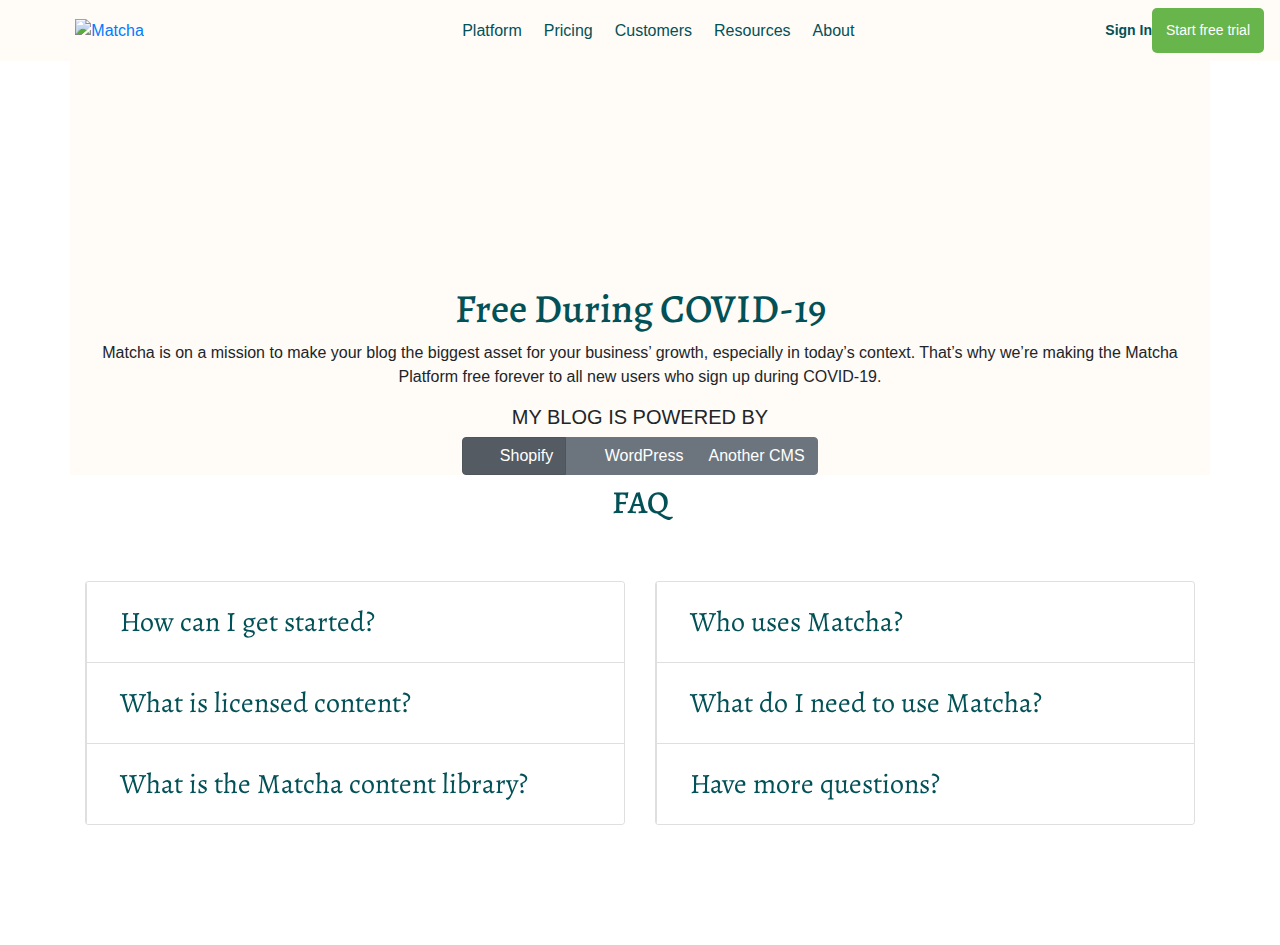
==== pricing.html @ 1338bb68 "AÑADIR FICHEROS DE PRICING" ====
<!DOCTYPE html>
<html>
  <head>
   <meta charset="utf-8">
   <link rel="stylesheet" type="text/css" href="pricing.css" />
    <link rel="stylesheet" type="text/css" href="bootstrap.css" />
   <meta name="viewport" content="width=device-width,initial-scale=1.0,user-scalable=no" />
<link rel="preconnect" href="https://fonts.gstatic.com">
<link href="https://fonts.googleapis.com/css2?family=Open+Sans&display=swap" rel="stylesheet">      
    <title>Matcha- Pricing</title>
  </head>
  <body >

     <!-- BARRA DE NAVEGACION DE BOOTSTRAP -->
  
  <nav class=" navbar navbar-expand-lg navbar-light  fixed-top" >
      <a href="#" class="logo" >
    <img src="http://getmatcha.com/wp-content/themes/getmatcha/img/footer_logo.svg" alt="Matcha" />
  </a>
    <button
      class="navbar-toggler"
      type="button"
      data-toggle="collapse"
      data-target="#navbarSupportedContent"
      aria-controls="navbarSupportedContent"
      aria-expanded="false"
      aria-label="Toggle navigation"
    >
      <span class="navbar-toggler-icon"></span>
    </button>

    <div class="collapse navbar-collapse" id="navbarSupportedContent">
      <ul class="navbar-nav mx-auto menu-item">
        <li class="li">Platform</li>
      <li class="li">Pricing</li>
      <li class="li">Customers</li>
      <li class="li">Resources</li>
      <li class="li">About</li>
        
      </ul>
      <form class="form-inline actions justify-content-end">
    <a>Sign In </a>
    <button>Start free trial</button>

      </form>
    </div>
  </nav>
  <main class="container">
    
      <h1>Free During COVID-19</h1>
      <p>
        Matcha is on a mission to make your blog the biggest asset for your
        business’ growth, especially in today’s context. That’s why we’re
        making the Matcha Platform free forever to all new users who sign up
        during COVID-19.
      </p>
      <div class="platforms">
        <h5>MY BLOG IS POWERED BY</h5>
        <div class="btn-group" role="group" aria-label="Platforms">
          <button type="button" class="btn btn-secondary active">
          <svg width="20" height="21" fill="none" xmlns="http://www.w3.org/2000/svg">
  <path
    fill-rule="evenodd"
    clip-rule="evenodd"
    fill="currentColor"
  />
</svg>
            Shopify
          </button>
          <button type="button" class="btn btn-secondary">
        <svg width="22" height="22" fill="none" xmlns="http://www.w3.org/2000/svg">
  <path
    fill-rule="evenodd"
    clip-rule="evenodd"/>

</svg>
            WordPress
          </button>
          <button type="button" class="btn btn-secondary">Another CMS</button>
        </div>
      </div>
  </main>
  
<section class="faq container">
<h2 class="text-center mt-2">FAQ</h2>
 <div class="row">
  <div class="accordion col-md" id="first-column-accordion">
    <div class="card">
      <div class="card-header" id="get-started-heading">
        <h2 class="mb-0">
          <button
            class="btn btn-link"
            type="button"
            data-toggle="collapse"
            data-target="#get-started-collapse"
            aria-expanded="false"
            aria-controls="get-started-collapse"
          >
            How can I get started?
          </button>
        </h2>
      </div>

      <div
        id="get-started-collapse"
        class="collapse"
        aria-labelledby="get-started-heading"
        data-parent="#first-column-accordion"
      >
        <div class="card-body">
          Getting started is easy! Simply
          <a href="#">create a free account</a> to start using the Platform and
          exploring the library. Want to start publishing? When you click the
          “Publish” button on a piece of licensed content, you’ll be prompted to
          input your credit card information before continuing. Questions?
          <a href="#">Reach out to our customer support team for assistance!</a>
        </div>
      </div>
    </div>
    <div class="card">
      <div class="card-header" id="license-content-heading">
        <h2 class="mb-0">
          <button
            class="btn btn-link collapsed"
            type="button"
            data-toggle="collapse"
            data-target="#license-content-collapse"
            aria-expanded="false"
            aria-controls="license-content-collapse"
          >
            What is licensed content?
          </button>
        </h2>
      </div>
      <div
        id="license-content-collapse"
        class="collapse"
        aria-labelledby="license-content-heading"
        data-parent="#first-column-accordion"
      >
        <div class="card-body">
          Licensed content, sometimes called syndicated content, is content
          produced by a professional publisher that can be legally licensed for
          use on your own website with no SEO penalty.
          <a href="#">Learn more</a>. The Matcha library leverages licensed
          content to provide you with a low-cost supply of professionally
          written articles that are proven to be engaging. It eliminates the
          headache and time of producing your own blog articles, allowing you to
          get back to more pressing matters. When we say, “professional
          publishers”, we mean it. Currently, our library includes articles from
          the following publishers: Oxygen Magazine, Better Nutrition, Popular
          Science, Field & Stream, Coach, RootsRated, Business2Community,
          MoneyNing, YourMoneyGeek Working Mother, Clean Eating, and Healthy
          Moms Magazine.
        </div>
      </div>
    </div>
    <div class="card">
      <div class="card-header" id="library-content-heading">
        <h2 class="mb-0">
          <button
            class="btn btn-link collapsed"
            type="button"
            data-toggle="collapse"
            data-target="#library-content-collapse"
            aria-expanded="false"
            aria-controls="library-content-collapse"
          >
            What is the Matcha content library?
          </button>
        </h2>
      </div>
      <div
        id="library-content-collapse"
        class="collapse"
        aria-labelledby="library-content-heading"
        data-parent="#first-column-accordion"
      >
        <div class="card-body">
          Matcha offers a library of more than 10,000 articles with photography
          and written by high-quality third-party publishers. You can publish an
          article from the library to your blog in a matter of minutes. In 2018
          alone, our articles garnered 8.9 million website visits for our
          customers. The data shows that readers find the articles engaging and
          perform as well or better than custom articles. You can see the study
          <a href="#">here</a>. Every week, we are bringing in hundreds of new
          articles to our library. Our library publishers include: Oxygen
          Magazine, Better Nutrition, Popular Science, Field & Stream, Coach,
          RootsRated, Business2Community, MoneyNing, YourMoneyGeek Working
          Mother, Clean Eating, and Healthy Moms Magazine.
        </div>
      </div>
    </div>
  </div>
  
  <div class="col">
  <div class="accordion" id="second-column-accordion">
    <div class="card">
      <div class="card-header" id="who-uses-heading">
        <h2 class="mb-0">
          <button
            class="btn btn-link"
            type="button"
            data-toggle="collapse"
            data-target="#who-uses-collapse"
            aria-expanded="false"
            aria-controls="who-uses-collapse"
          >
            Who uses Matcha?
          </button>
        </h2>
      </div>

      <div
        id="who-uses-collapse"
        class="collapse"
        aria-labelledby="who-uses-heading"
        data-parent="#second-column-accordion"
      >
        <div class="card-body">
          Hundreds of growing and established B2C and B2B brands use Matcha on
          their ecommerce site. Matcha is specifically built for companies that
          are selling on their website direct-to-consumer and will help you to
          grow and engage your audience. We work with companies in the outdoor &
          travel, food & beverage, CPG, home & family, beauty & fashion,
          apparel, fitness, and health & wellness industries, as well as with
          B2B businesses in the marketing industry. You can see more about our
          customers <a href="#">here</a>.
        </div>
      </div>
    </div>
    <div class="card">
      <div class="card-header" id="what-do-i-need-heading">
        <h2 class="mb-0">
          <button
            class="btn btn-link collapsed"
            type="button"
            data-toggle="collapse"
            data-target="#what-do-i-need-collapse"
            aria-expanded="false"
            aria-controls="what-do-i-need-collapse"
          >
            What do I need to use Matcha?
          </button>
        </h2>
      </div>
      <div
        id="what-do-i-need-collapse"
        class="collapse"
        aria-labelledby="what-do-i-need-heading"
        data-parent="#second-column-accordion"
      >
        <div class="card-body">
          As long as you have a blog set up on your website, you can begin
          publishing to Matcha and making data-driven decisions with content
          analytics. We integrate directly with WordPress and Shopify to make
          publishing even faster, but a WordPress or Shopify blog is not
          required. If you don’t have a blog on your site, they’re typically
          easy to set up.
          <a href="#">Contact us</a> to learn more.
        </div>
      </div>
    </div>
    <div class="card">
      <div class="card-header" id="more-question-heading">
        <h2 class="mb-0">
          <button
            class="btn btn-link collapsed"
            type="button"
            data-toggle="collapse"
            data-target="#more-question-collapse"
            aria-expanded="false"
            aria-controls="more-question-collapse"
          >
            Have more questions?
          </button>
        </h2>
      </div>
      <div
        id="more-question-collapse"
        class="collapse"
        aria-labelledby="more-question-heading"
        data-parent="#second-column-accordion"
      >
        <div class="card-body">
          <a href="#">Contact us</a>! We’re happy to help.
        </div>
      </div>
    </div>
  </div>
</div>
  </div>
</section>

   <script
    src="JS/jquery.js" type="text/javascript"></script>
  <script
    src="JS/popper.js" type="text/javascript"
  ></script>
  <script
    src="JS/bootstrap.js" type="text/javascript"
  ></script>
 </body>    
  
</html>
---- pricing.css ----
/*BARRA DE NAVEGACION*/
/*font Alegreya*/
@import url('https://fonts.googleapis.com/css2?family=Alegreya:wght@900&display=swap');
/*Inicializando valores en todos los elementos*/
*{
  box-sizing: border-box;
  margin: 0;
  padding: 0;
    backface-visibility: hidden;
 
}



h1 {
  color: #025157;
  font-family: "Alegreya", serif;
  font-size: 60px;
  margin-bottom: 24px;
}

.header {
  padding-bottom: 184px;
}

.header p {
  color: #46484c;
  max-width: 680px;
  margin: 0 auto;
  margin-bottom: 72px;
}

/*barra navegacion */

#color{
    background-color: #fffbf7;
}

li {
  display: inline;
  font-weight:500;
     font-size: 1em;
    padding-right: .5%;
    font-weight: 500;
}
.header > * {
  display: inline-block;
   font-size: 16px;
  vertical-align: middle;
  height: 100%;
 
  font-family: 'Roboto', sans-serif;

}
.logo {
  width: 15%;
}

.navbar {
  width: 100%;
  text-align: center;
  color: #025157;
  font-weight: 500;
    justify-content: center;
    margin: 0 auto;
    background-color: #fffbf7;
}
.nav-item, .nav-link {
  color: #025157;
}

.navbar-toggler {
  border-color: #025157;
}

.navbar-toggler-icon {
  background-image: url("data:image/svg+xml,%3csvg xmlns='http://www.w3.org/2000/svg' width='30' height='30' viewBox='0 0 30 30'%3e%3cpath stroke='rgb(3, 81, 77)' stroke-linecap='round' stroke-miterlimit='10' stroke-width='2' d='M4 7h22M4 15h22M4 23h22'/%3e%3c/svg%3e");
}
.actions {
  text-align: right;
  font-weight: 600;
  font-size: 14px;
    margin-right:0 auto;
}
.li, li  > * {
  margin-right: 10px;
  margin-left: 10px;
}
.actions a {
  color: #67b54b;
}
.logo > img {
  height: 100%;
}
.menu-item {
  display: inline;
  margin-right: 25px;
  margin-left: 25px;
    margin: 0 auto;
}

.actions button {
  color: white;
  background-color: #67b54b;
  padding-left: 14px;
  padding-right: 14px;
  padding-top: 12px;
  padding-bottom: 12px;
  border: 0;
  border-radius: 5px;
}


/*SECCION UNO*/
main{
  padding-top: 285px;       
max-width: 100%;
text-align: center;
height: auto;
  background-color: #fffbf7;
}
          
.centrado
{
justify-content: center;
text-align: center;
}
      
.faq {
  background-color: white;
  padding-bottom: 120px;
}

.faq h2 {
  color: #025157;
  font-family: "Alegreya", serif;
  margin-bottom: 60px;
}

.faq .card-header {
  background-color: white;
  border-left: 1px solid rgba(0, 0, 0, 0.125);
}

.faq .card-header h2 > button {
  color: #025157;
  font-size: 28px;
}

.faq .card .card-body a {
  color: #6abf4b;
}
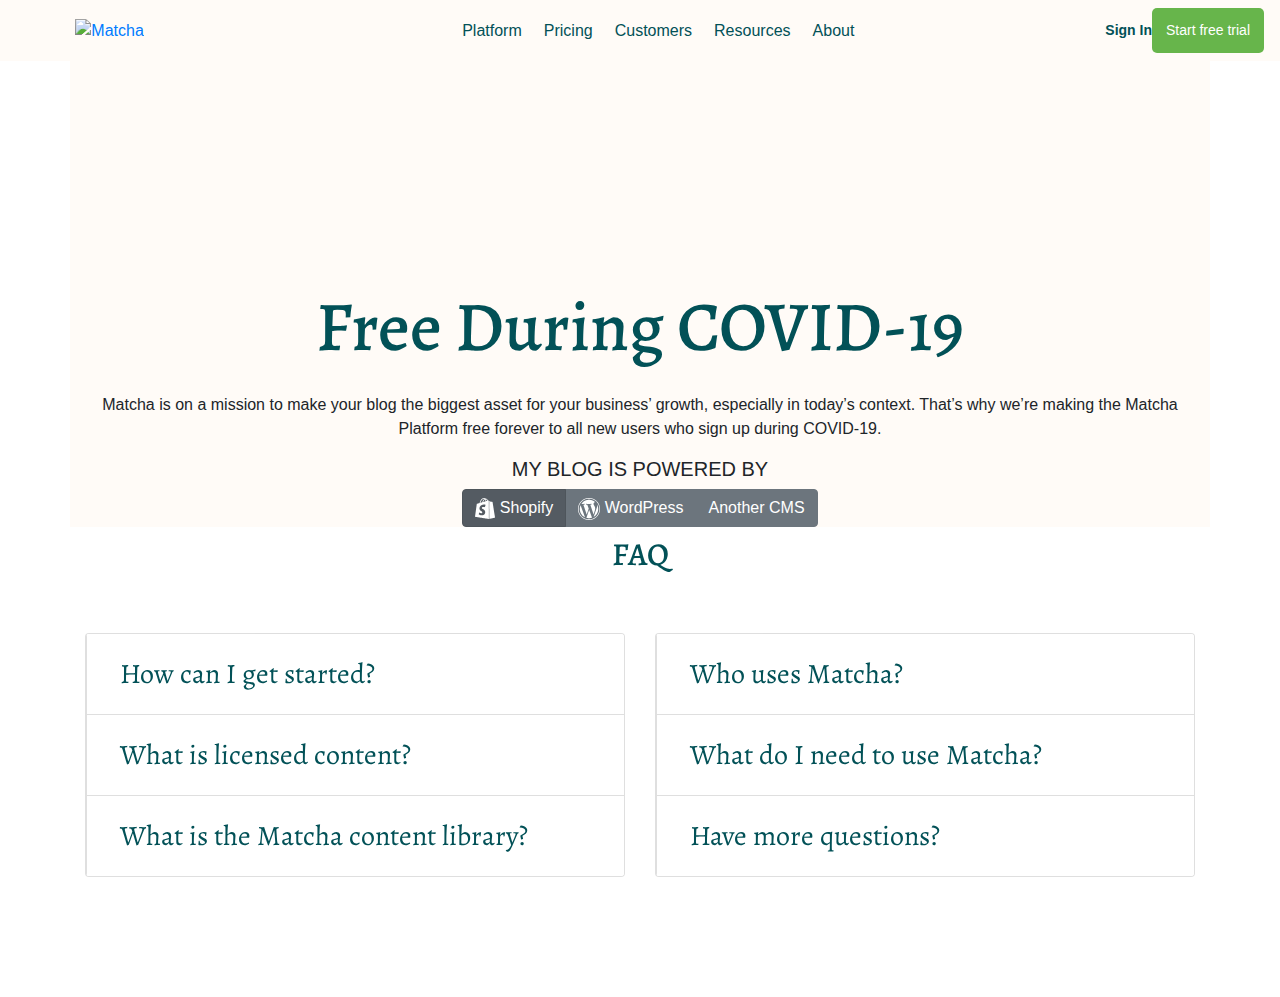
==== commit 299dfb16: "actualizando seccion cuatro" ====
--- a/pricing.html
+++ b/pricing.html
@@ -2,12 +2,12 @@
 <html>
   <head>
    <meta charset="utf-8">
-   <link rel="stylesheet" type="text/css" href="pricing.css" />
-    <link rel="stylesheet" type="text/css" href="bootstrap.css" />
+   <link rel="stylesheet" type="text/css" href="CSS/pricing.css" />
+    <link rel="stylesheet" type="text/css" href="CSS/bootstrap.css" />
    <meta name="viewport" content="width=device-width,initial-scale=1.0,user-scalable=no" />
 <link rel="preconnect" href="https://fonts.gstatic.com">
 <link href="https://fonts.googleapis.com/css2?family=Open+Sans&display=swap" rel="stylesheet">      
-    <title>Matcha- Pricing</title>
+    <title>Pricing</title>
   </head>
   <body >
 
@@ -47,8 +47,8 @@
   </nav>
   <main class="container">
     
-      <h1>Free During COVID-19</h1>
-      <p>
+      <h1 class="primario">Free During COVID-19</h1>
+      <p  class="secundrio">
         Matcha is on a mission to make your blog the biggest asset for your
         business’ growth, especially in today’s context. That’s why we’re
         making the Matcha Platform free forever to all new users who sign up
@@ -58,21 +58,25 @@
         <h5>MY BLOG IS POWERED BY</h5>
         <div class="btn-group" role="group" aria-label="Platforms">
           <button type="button" class="btn btn-secondary active">
-          <svg width="20" height="21" fill="none" xmlns="http://www.w3.org/2000/svg">
+ <!-- Icono de Shopify -->
+<svg width="20" height="21" fill="none" xmlns="http://www.w3.org/2000/svg">
   <path
     fill-rule="evenodd"
     clip-rule="evenodd"
+    d="M8.571.038c0 .02-.073.038-.163.038-.09 0-.163.017-.163.037 0 .021-.055.038-.123.038C8.055.151 8 .168 8 .19c0 .02-.037.038-.082.038-.045 0-.081.017-.081.037 0 .021-.033.038-.073.038-.04 0-.099.034-.131.076-.033.041-.088.075-.123.075s-.09.034-.122.076c-.033.041-.083.075-.112.075-.064 0-.99.851-.99.91 0 .023-.055.09-.123.148-.067.058-.122.13-.122.158 0 .028-.037.076-.082.106-.045.03-.081.085-.081.122 0 .037-.019.067-.041.067-.023 0-.041.03-.041.067 0 .037-.037.092-.082.122-.045.03-.081.085-.081.122 0 .037-.019.067-.041.067-.023 0-.041.034-.041.075 0 .042-.018.076-.04.076-.023 0-.042.034-.042.075 0 .042-.018.076-.04.076-.023 0-.041.034-.041.075 0 .042-.019.076-.041.076-.023 0-.04.034-.04.076 0 .041-.02.075-.042.075-.022 0-.04.051-.04.113 0 .063-.019.114-.041.114-.023 0-.041.034-.041.075 0 .042-.019.076-.041.076-.022 0-.04.05-.04.113 0 .062-.02.113-.042.113-.022 0-.04.051-.04.114 0 .062-.019.113-.041.113-.023 0-.041.051-.041.113 0 .063-.018.114-.04.114-.023 0-.042.05-.042.113 0 .062-.018.113-.04.113-.023 0-.041.068-.041.151 0 .083-.019.151-.041.151-.023 0-.04.085-.04.19 0 .184-.004.188-.123.188-.068 0-.123.017-.123.038 0 .02-.055.038-.122.038-.068 0-.123.017-.123.037 0 .021-.055.038-.122.038-.068 0-.123.017-.123.038 0 .02-.073.038-.163.038-.09 0-.163.017-.163.038 0 .02-.055.037-.123.037-.067 0-.122.017-.122.038 0 .02-.055.038-.123.038-.067 0-.122.017-.122.038 0 .02-.055.037-.122.037-.068 0-.123.017-.123.038 0 .02-.055.038-.122.038-.068 0-.123.017-.123.038 0 .02-.073.037-.163.037-.09 0-.163.017-.163.038 0 .021-.037.038-.082.038-.045 0-.082.017-.082.038 0 .02-.028.038-.063.038-.099 0-.263.175-.263.281 0 .053-.018.096-.04.096-.024 0-.042.114-.042.265 0 .15-.017.264-.04.264-.024 0-.041.126-.041.302s-.017.302-.041.302-.041.126-.041.303c0 .176-.017.302-.04.302-.024 0-.042.113-.042.264 0 .151-.017.264-.04.264-.024 0-.041.126-.041.303 0 .176-.017.302-.041.302s-.04.126-.04.302-.018.302-.042.302c-.023 0-.04.126-.04.302 0 .177-.018.302-.041.302-.024 0-.041.114-.041.265 0 .15-.018.264-.041.264-.024 0-.04.126-.04.302 0 .177-.018.303-.042.303-.023 0-.04.125-.04.302 0 .176-.017.302-.041.302s-.041.113-.041.264c0 .151-.018.265-.04.265-.025 0-.042.126-.042.302s-.017.302-.04.302c-.024 0-.041.126-.041.302s-.017.302-.041.302-.04.126-.04.302c0 .177-.018.302-.042.302-.023 0-.04.114-.04.265 0 .151-.018.264-.041.264-.024 0-.041.126-.041.303 0 .176-.017.302-.041.302s-.04.125-.04.302c0 .176-.018.302-.042.302-.023 0-.04.126-.04.302s-.017.302-.041.302-.041.114-.041.265c0 .15-.018.264-.04.264-.025 0-.042.126-.042.302 0 .177-.017.302-.04.302-.024 0-.041.126-.041.302 0 .177-.017.303-.041.303-.023 0-.041.085-.041.189v.188h.204c.112 0 .204.017.204.038 0 .02.092.038.204.038.112 0 .204.017.204.038 0 .02.11.037.245.037.136 0 .245.017.245.038 0 .021.109.038.245.038s.245.017.245.038c0 .02.109.037.245.037s.245.017.245.038c0 .021.092.038.204.038.112 0 .204.017.204.038 0 .02.109.038.245.038s.245.016.245.037c0 .021.109.038.245.038s.244.017.244.038c0 .02.11.038.245.038.136 0 .245.016.245.037 0 .021.11.038.245.038.136 0 .245.017.245.038 0 .02.092.038.204.038.112 0 .204.017.204.037 0 .021.11.038.245.038.136 0 .245.017.245.038 0 .021.109.038.245.038s.245.017.245.038c0 .02.109.037.245.037s.245.017.245.038c0 .021.108.038.245.038.136 0 .244.017.244.038 0 .02.092.037.204.037.113 0 .205.017.205.038 0 .021.108.038.244.038.137 0 .245.017.245.038 0 .02.11.037.245.037.136 0 .245.017.245.038 0 .021.109.038.245.038s.245.017.245.038c0 .02.092.038.204.038.112 0 .204.017.204.037 0 .021.109.038.245.038s.245.017.245.038c0 .02.109.038.245.038s.245.017.245.037c0 .021.109.038.245.038s.244.017.244.038c0 .021.11.038.245.038.136 0 .245.017.245.037 0 .021.092.038.204.038.113 0 .205.017.205.038 0 .021.108.038.244.038s.245.017.245.038c0 .02.11.037.245.037.136 0 .245.017.245.038 0 .021.109.038.245.038s.245.017.245.038c0 .02.092.037.204.037.112 0 .204.018.204.038 0 .021.073.038.163.038h.164v-9.237c0-7.956-.008-9.245-.059-9.292-.067-.062-.186-.072-.186-.016 0 .02-.055.038-.123.038-.067 0-.122.017-.122.038 0 .02-.055.037-.123.037-.067 0-.122.017-.122.038 0 .02-.037.038-.082.038-.054 0-.081-.025-.081-.076 0-.041-.019-.075-.041-.075-.023 0-.041-.051-.041-.113 0-.063-.018-.114-.04-.114-.023 0-.042-.034-.042-.075 0-.042-.018-.076-.04-.076-.023 0-.041-.034-.041-.075 0-.042-.019-.076-.041-.076-.023 0-.04-.034-.04-.076 0-.041-.02-.075-.042-.075-.022 0-.04-.03-.04-.067 0-.037-.037-.092-.082-.122-.045-.03-.082-.076-.082-.103 0-.069-.597-.615-.673-.615-.034 0-.061-.017-.061-.037 0-.021-.037-.038-.082-.038-.045 0-.082-.017-.082-.038 0-.02-.037-.038-.081-.038-.045 0-.082-.017-.082-.037 0-.021-.073-.038-.163-.038-.09 0-.164-.017-.164-.038 0-.021-.117-.038-.269-.038-.247 0-.279-.01-.384-.113-.063-.062-.14-.113-.17-.113-.031 0-.083-.034-.115-.076C10.049.261 9.99.227 9.95.227c-.04 0-.072-.017-.072-.038 0-.02-.037-.038-.082-.038-.045 0-.082-.017-.082-.038 0-.02-.055-.037-.122-.037-.068 0-.123-.017-.123-.038C9.47.015 9.293 0 9.02 0c-.272 0-.449.015-.449.038zm.572.68c0 .02.065.037.146.037.08 0 .173.026.207.057.054.05.054.063 0 .113a.213.213 0 01-.117.057c-.03 0-.081.034-.114.076-.032.041-.082.075-.112.075-.064 0-.5.397-.5.456 0 .024-.055.09-.122.148-.068.059-.123.13-.123.158 0 .029-.037.077-.081.107-.045.03-.082.08-.082.113 0 .032-.037.083-.082.113-.045.03-.081.085-.081.122 0 .037-.019.067-.041.067-.023 0-.041.034-.041.076 0 .041-.018.075-.04.075-.023 0-.042.034-.042.076 0 .041-.018.075-.04.075-.023 0-.041.034-.041.076 0 .042-.019.075-.041.075-.023 0-.04.034-.04.076 0 .042-.02.076-.042.076-.022 0-.04.05-.04.113 0 .062-.019.113-.041.113-.023 0-.041.051-.041.114 0 .062-.019.113-.041.113-.022 0-.04.05-.04.113 0 .062-.02.113-.042.113-.022 0-.04.068-.04.152 0 .083-.019.15-.041.15-.023 0-.041.044-.041.098 0 .124-.088.205-.222.205-.057 0-.105.017-.105.038 0 .02-.055.037-.122.037s-.122.017-.122.038c0 .02-.056.038-.123.038s-.122.017-.122.038c0 .02-.055.037-.123.037-.067 0-.122.017-.122.038 0 .02-.055.038-.123.038-.067 0-.122.017-.122.038 0 .02-.074.037-.163.037-.09 0-.164.017-.164.038 0 .021-.055.038-.122.038-.109 0-.123-.013-.123-.113 0-.063.019-.114.041-.114.023 0 .041-.05.041-.113 0-.062.018-.113.04-.113.023 0 .042-.051.042-.114 0-.062.018-.113.04-.113.023 0 .041-.05.041-.113 0-.062.019-.113.041-.113.023 0 .04-.034.04-.076 0-.042.02-.076.042-.076.022 0 .04-.05.04-.113 0-.062.019-.113.041-.113.023 0 .041-.034.041-.076 0-.041.019-.075.041-.075.022 0 .04-.034.04-.076 0-.041.02-.075.042-.075.022 0 .04-.034.04-.076 0-.041.019-.075.041-.075.023 0 .041-.034.041-.076 0-.042.018-.076.04-.076.023 0 .042-.03.042-.067 0-.037.036-.091.081-.121.045-.03.082-.085.082-.122 0-.037.018-.067.04-.067.023 0 .042-.027.042-.06 0-.034.055-.109.122-.167.067-.058.123-.126.123-.15 0-.026.055-.094.122-.152.067-.058.122-.125.122-.148 0-.059.6-.607.664-.607.03 0 .08-.034.112-.076.032-.041.087-.075.122-.075s.09-.034.123-.076c.032-.042.091-.076.131-.076.04 0 .073-.017.073-.037 0-.021.055-.038.122-.038.068 0 .123-.017.123-.038 0-.02.092-.038.204-.038.112 0 .204-.017.204-.037 0-.021.055-.038.122-.038.068 0 .123.017.123.038zm1.959.68c0 .02.037.037.082.037.045 0 .081.017.081.038 0 .02.028.038.063.038.076 0 .427.318.427.387 0 .027.037.074.082.104.045.03.081.084.081.121 0 .037.019.068.041.068.023 0 .041.034.041.075 0 .042.018.076.04.076.023 0 .042.034.042.075 0 .042.018.076.04.076.023 0 .041.034.041.075 0 .042.019.076.041.076.022 0 .04.05.04.113 0 .088-.017.113-.08.113-.046 0-.082.018-.082.038 0 .021-.056.038-.123.038s-.122.017-.122.038c0 .02-.074.038-.163.038-.09 0-.164.017-.164.037 0 .021-.073.038-.163.038h-.163v-.415c0-.252-.016-.416-.041-.416-.023 0-.041-.1-.041-.226s-.018-.227-.04-.227c-.023 0-.042-.051-.042-.113 0-.063-.018-.114-.04-.114-.023 0-.041-.05-.041-.113 0-.088.018-.113.081-.113.045 0 .082.017.082.037zm-.956.091c.032.03.058.098.058.151 0 .054.018.097.04.097.023 0 .042.068.042.151 0 .084.018.152.04.152.023 0 .041.1.041.226s.018.227.041.227c.025 0 .041.176.041.453v.453h-.123c-.067 0-.122.017-.122.038 0 .02-.055.038-.122.038-.068 0-.123.017-.123.038 0 .02-.055.037-.122.037-.068 0-.123.017-.123.038 0 .02-.055.038-.122.038-.068 0-.123.017-.123.038 0 .02-.073.037-.163.037-.09 0-.163.017-.163.038 0 .021-.055.038-.123.038-.067 0-.122.017-.122.038 0 .02-.055.038-.122.038-.068 0-.123.017-.123.037 0 .021-.055.038-.122.038-.068 0-.123.017-.123.038 0 .02-.055.038-.122.038-.068 0-.123-.017-.123-.038 0-.021.019-.038.041-.038.023 0 .04-.068.04-.151 0-.083.02-.151.042-.151.022 0 .04-.034.04-.076 0-.041.019-.075.041-.075.023 0 .041-.051.041-.113 0-.063.019-.114.041-.114.022 0 .04-.034.04-.075 0-.042.02-.076.042-.076.022 0 .04-.034.04-.075 0-.042.019-.076.041-.076.023 0 .041-.034.041-.076 0-.041.018-.075.04-.075.023 0 .042-.034.042-.076 0-.041.018-.075.04-.075.023 0 .041-.03.041-.067 0-.037.037-.092.082-.122.045-.03.082-.077.082-.106 0-.028.073-.116.163-.196.09-.08.163-.165.163-.189 0-.056.103-.151.164-.151.025 0 .117-.068.203-.151.087-.083.186-.151.222-.151.035 0 .064-.017.064-.038 0-.056.12-.046.187.016zm4.14 10.295v9.14h.122c.068 0 .123-.017.123-.037 0-.021.073-.038.163-.038.09 0 .163-.017.163-.038 0-.02.074-.038.163-.038.09 0 .164-.017.164-.037 0-.021.091-.038.204-.038.112 0 .204-.017.204-.038 0-.02.073-.038.163-.038.09 0 .163-.017.163-.038 0-.02.074-.037.164-.037.09 0 .163-.017.163-.038 0-.02.073-.038.163-.038.09 0 .163-.017.163-.038 0-.02.074-.037.164-.037.09 0 .163-.017.163-.038 0-.02.073-.038.163-.038.09 0 .163-.017.163-.038 0-.02.074-.037.164-.037.09 0 .163-.017.163-.038 0-.02.074-.038.163-.038.09 0 .164-.017.164-.038 0-.02.073-.038.163-.038.09 0 .163-.017.163-.037 0-.021.074-.038.163-.038.09 0 .164-.017.164-.038 0-.02.073-.038.163-.038.09 0 .163-.017.163-.037 0-.021.074-.038.163-.038.09 0 .164-.017.164-.038 0-.02.073-.038.163-.038.09 0 .163-.017.163-.037 0-.021.074-.038.163-.038.09 0 .164-.017.164-.038 0-.02.037-.038.081-.038.075 0 .082-.025.082-.302 0-.176-.017-.302-.04-.302-.024 0-.042-.1-.042-.227 0-.126-.018-.226-.04-.226-.024 0-.041-.114-.041-.265 0-.15-.018-.264-.041-.264-.023 0-.04-.113-.04-.264 0-.151-.018-.265-.042-.265-.023 0-.04-.113-.04-.264 0-.151-.018-.265-.041-.265-.023 0-.041-.1-.041-.226s-.018-.227-.041-.227c-.023 0-.04-.113-.04-.264 0-.151-.018-.265-.042-.265-.023 0-.04-.113-.04-.264 0-.151-.018-.264-.041-.264-.024 0-.041-.114-.041-.265 0-.15-.018-.264-.04-.264-.024 0-.042-.1-.042-.227 0-.126-.018-.226-.04-.226-.024 0-.041-.114-.041-.265 0-.15-.018-.264-.041-.264-.023 0-.041-.114-.041-.265 0-.15-.018-.264-.04-.264-.024 0-.042-.113-.042-.264 0-.151-.017-.265-.04-.265s-.041-.1-.041-.226-.018-.227-.041-.227c-.023 0-.04-.113-.04-.264 0-.151-.018-.265-.042-.265-.023 0-.04-.113-.04-.264 0-.151-.018-.264-.041-.264-.024 0-.041-.114-.041-.265 0-.151-.018-.264-.04-.264-.024 0-.042-.114-.042-.265 0-.15-.017-.264-.04-.264s-.041-.1-.041-.227c0-.126-.018-.226-.041-.226-.023 0-.041-.114-.041-.265 0-.15-.018-.264-.04-.264-.024 0-.042-.113-.042-.264 0-.152-.017-.265-.04-.265-.024 0-.041-.113-.041-.264 0-.151-.018-.265-.041-.265-.023 0-.04-.1-.04-.226s-.019-.227-.042-.227c-.023 0-.04-.113-.04-.264 0-.151-.018-.265-.041-.265-.024 0-.041-.113-.041-.264 0-.151-.018-.264-.041-.264-.023 0-.04-.114-.04-.265 0-.15-.018-.264-.042-.264-.022 0-.04-.1-.04-.227 0-.126-.019-.226-.041-.226-.024 0-.041-.114-.041-.265 0-.15-.018-.264-.04-.264-.024 0-.042-.114-.042-.265 0-.15-.017-.264-.04-.264-.024 0-.041-.113-.041-.264 0-.151-.018-.265-.041-.265-.023 0-.041-.068-.041-.15 0-.127-.014-.152-.082-.152-.045 0-.081-.017-.081-.038 0-.024-.32-.037-.879-.037h-.878l-.651-.605c-.359-.332-.661-.604-.673-.604-.012 0-.021 4.113-.021 9.14zM9.959 6.61c0 .02.074.037.163.037.09 0 .164.017.164.038 0 .021.047.038.105.038.119 0 .274.116.19.142-.029.009-.05.08-.05.163 0 .082-.019.148-.041.148-.023 0-.041.068-.041.151 0 .083-.018.151-.04.151-.023 0-.042.051-.042.114 0 .062-.018.113-.04.113-.023 0-.041.068-.041.151 0 .083-.019.151-.041.151-.023 0-.04.068-.04.151 0 .083-.02.151-.042.151-.022 0-.04.068-.04.151 0 .084-.019.152-.041.152-.023 0-.041.05-.041.113 0 .062-.019.113-.041.113-.022 0-.04.068-.04.151v.151h-.164c-.09 0-.163-.017-.163-.037 0-.021-.055-.038-.123-.038-.067 0-.122-.017-.122-.038 0-.02-.074-.038-.164-.038-.09 0-.163-.017-.163-.038 0-.023-.231-.037-.612-.037s-.612.014-.612.037c0 .021-.055.038-.123.038-.067 0-.122.017-.122.038 0 .02-.051.038-.114.038a.23.23 0 00-.172.075c-.032.042-.084.076-.114.076-.075 0-.172.094-.172.167 0 .033-.018.06-.04.06-.023 0-.041.033-.041.075 0 .042-.019.076-.041.076-.024 0-.04.135-.04.331 0 .288.01.339.08.386.046.03.082.077.082.105 0 .061.183.235.247.235.026 0 .099.051.162.113.062.063.14.114.17.114.031 0 .083.034.115.075.033.042.088.076.123.076s.09.034.122.075c.033.042.092.076.132.076.04 0 .072.017.072.038 0 .02.03.037.066.037.035 0 .116.051.18.114.062.062.136.113.162.113.027 0 .1.051.164.113.063.063.135.114.16.114.063 0 .656.554.656.614 0 .027.037.073.082.103.045.03.081.085.081.122 0 .037.019.067.041.067.023 0 .04.034.04.076 0 .041.02.075.042.075.022 0 .04.034.04.076 0 .041.019.075.041.075.023 0 .041.034.041.076 0 .041.019.075.041.075.022 0 .04.068.04.151 0 .084.02.152.042.152.023 0 .04.113.04.264 0 .151.018.264.041.264.024 0 .041.114.041.265 0 .15-.017.264-.04.264-.024 0-.042.126-.042.302s-.017.302-.04.302-.041.068-.041.152c0 .083-.019.15-.041.15-.022 0-.04.034-.04.076 0 .042-.02.076-.042.076-.022 0-.04.05-.04.113 0 .062-.019.113-.041.113-.023 0-.041.034-.041.076 0 .041-.018.075-.04.075-.023 0-.042.03-.042.068 0 .037-.036.091-.081.121-.045.03-.082.077-.082.104 0 .063-.595.614-.664.614-.029 0-.08.034-.111.075-.033.042-.088.076-.123.076s-.09.034-.122.075a.23.23 0 01-.173.076c-.062 0-.113.017-.113.038 0 .02-.037.038-.082.038-.045 0-.081.017-.081.037 0 .021-.055.038-.123.038-.067 0-.122.017-.122.038 0 .021-.123.038-.286.038-.163 0-.286.016-.286.037 0 .023-.177.038-.449.038s-.449-.015-.449-.038c0-.021-.122-.037-.285-.037-.164 0-.286-.017-.286-.038 0-.021-.074-.038-.163-.038-.09 0-.164-.017-.164-.038 0-.02-.055-.037-.122-.037s-.123-.017-.123-.038c0-.021-.036-.038-.081-.038-.045 0-.082-.017-.082-.038 0-.02-.055-.038-.122-.038-.068 0-.123-.017-.123-.037 0-.021-.032-.038-.072-.038-.04 0-.1-.034-.132-.076-.032-.041-.091-.075-.131-.075-.04 0-.073-.017-.073-.038 0-.02-.033-.038-.072-.038-.04 0-.1-.034-.132-.075-.032-.042-.083-.076-.112-.076-.096 0-.337-.256-.337-.357 0-.053.018-.096.04-.096.023 0 .042-.068.042-.151 0-.083.018-.151.04-.151.023 0 .041-.085.041-.19 0-.103.019-.188.041-.188.023 0 .041-.068.041-.151 0-.083.018-.151.04-.151.023 0 .042-.068.042-.151 0-.083.018-.151.04-.151.023 0 .041-.068.041-.151 0-.126.014-.151.082-.151.045 0 .082.017.082.037 0 .021.032.038.072.038.04 0 .1.034.132.076.032.041.091.075.131.075.04 0 .073.017.073.038 0 .02.036.038.081.038.045 0 .082.017.082.038 0 .02.037.037.082.037.044 0 .081.017.081.038 0 .02.037.038.082.038.045 0 .081.017.081.038 0 .02.056.037.123.037s.122.017.122.038c0 .02.055.038.123.038.067 0 .122.017.122.038 0 .02.074.037.164.037.09 0 .163.018.163.038 0 .022.122.038.286.038.163 0 .285-.016.285-.038 0-.02.047-.037.103-.037.116 0 .469-.299.469-.396 0-.032.018-.058.04-.058.025 0 .041-.138.041-.34 0-.201-.016-.34-.04-.34-.023 0-.041-.034-.041-.075 0-.042-.019-.076-.041-.076-.023 0-.041-.025-.041-.057 0-.07-.671-.698-.745-.698-.03 0-.08-.034-.112-.076-.032-.041-.084-.075-.115-.075s-.108-.051-.17-.114c-.064-.062-.136-.113-.16-.113-.064 0-.82-.706-.82-.765 0-.027-.037-.074-.082-.103-.045-.03-.082-.085-.082-.122 0-.037-.018-.067-.04-.067-.023 0-.041-.051-.041-.114 0-.062-.019-.113-.041-.113-.023 0-.04-.051-.04-.113 0-.063-.02-.114-.042-.114-.022 0-.04-.085-.04-.189 0-.103-.019-.188-.041-.188-.025 0-.041-.177-.041-.454 0-.276.016-.453.04-.453.023 0 .041-.1.041-.226s.019-.227.041-.227c.023 0 .041-.068.041-.151 0-.083.018-.151.04-.151.023 0 .042-.034.042-.076 0-.041.018-.075.04-.075.023 0 .041-.051.041-.114 0-.062.019-.113.041-.113.023 0 .041-.034.041-.075 0-.042.018-.076.04-.076.023 0 .042-.03.042-.067 0-.037.036-.092.081-.122.045-.03.082-.08.082-.113 0-.032.037-.083.081-.113.045-.03.082-.077.082-.104 0-.063.759-.765.827-.765.03 0 .08-.034.112-.076.032-.041.091-.075.131-.075.04 0 .073-.017.073-.038 0-.02.037-.038.082-.038.045 0 .081-.017.081-.038 0-.02.037-.037.082-.037.045 0 .082-.017.082-.038 0-.02.036-.038.081-.038.045 0 .082-.017.082-.038 0-.02.037-.037.081-.037.045 0 .082-.017.082-.038 0-.02.055-.038.122-.038.068 0 .123-.017.123-.038 0-.02.055-.037.122-.037.068 0 .123-.017.123-.038 0-.021.073-.038.163-.038.09 0 .163-.017.163-.038 0-.02.11-.038.245-.038.136 0 .245-.016.245-.037 0-.024.286-.038.776-.038.49 0 .775.014.775.038z"
     fill="currentColor"
   />
 </svg>
             Shopify
           </button>
           <button type="button" class="btn btn-secondary">
-        <svg width="22" height="22" fill="none" xmlns="http://www.w3.org/2000/svg">
+ <svg width="22" height="22" fill="none" xmlns="http://www.w3.org/2000/svg">
   <path
     fill-rule="evenodd"
-    clip-rule="evenodd"/>
-
+    clip-rule="evenodd"
+    d="M9.828.033c0 .019-.108.032-.26.032-.152 0-.26.014-.26.033 0 .018-.074.032-.163.032-.09 0-.163.015-.163.033 0 .018-.073.032-.162.032-.09 0-.163.015-.163.033 0 .018-.073.032-.163.032-.09 0-.163.015-.163.033 0 .018-.058.032-.13.032-.071 0-.13.015-.13.033 0 .018-.044.033-.098.033-.053 0-.097.014-.097.032 0 .018-.044.033-.098.033-.054 0-.098.014-.098.032 0 .018-.043.033-.097.033-.054 0-.098.014-.098.032 0 .018-.044.033-.097.033-.054 0-.098.014-.098.032 0 .018-.044.033-.098.033-.053 0-.097.015-.097.032 0 .018-.044.033-.098.033-.054 0-.098.015-.098.033 0 .017-.029.032-.065.032-.035 0-.065.015-.065.033 0 .018-.03.032-.065.032-.036 0-.065.015-.065.033 0 .018-.044.032-.098.032-.053 0-.097.015-.097.033 0 .018-.03.032-.065.032-.036 0-.065.015-.065.033 0 .018-.03.032-.065.032-.036 0-.066.015-.066.033 0 .018-.029.033-.065.033-.035 0-.065.014-.065.032 0 .018-.029.033-.065.033-.036 0-.065.014-.065.032 0 .018-.03.033-.065.033-.036 0-.065.014-.065.032 0 .018-.026.033-.058.033s-.079.03-.105.065c-.026.036-.073.065-.105.065-.031 0-.058.015-.058.032 0 .018-.029.033-.065.033-.035 0-.065.015-.065.033 0 .017-.026.032-.058.032-.031 0-.079.03-.104.065-.026.036-.07.065-.098.065-.028 0-.072.03-.098.065-.026.036-.07.065-.097.065-.028 0-.072.03-.098.066-.026.035-.067.065-.092.065-.024 0-.086.044-.136.097-.05.054-.109.098-.13.098-.021 0-.08.044-.13.098-.05.053-.108.097-.13.097-.02 0-.108.073-.196.163-.087.09-.174.163-.193.163-.046 0-1.108 1.062-1.108 1.108 0 .02-.074.106-.163.193-.09.088-.163.176-.163.197 0 .02-.044.079-.097.129-.054.05-.098.109-.098.13 0 .021-.044.08-.098.13-.053.05-.097.112-.097.136 0 .025-.03.066-.065.092-.036.026-.066.07-.066.098 0 .028-.029.071-.065.097-.035.026-.065.07-.065.098 0 .028-.029.072-.065.098-.036.025-.065.073-.065.104 0 .032-.015.058-.032.058-.018 0-.033.03-.033.065 0 .036-.015.065-.033.065-.017 0-.032.027-.032.058 0 .032-.03.08-.065.105-.036.026-.065.073-.065.105s-.015.058-.033.058c-.018 0-.032.03-.032.065 0 .036-.015.065-.033.065-.018 0-.032.03-.032.065 0 .036-.015.065-.033.065-.018 0-.032.03-.032.065 0 .036-.015.065-.033.065-.018 0-.033.03-.033.066 0 .035-.014.065-.032.065-.018 0-.033.029-.033.065 0 .036-.014.065-.032.065-.018 0-.033.03-.033.065 0 .036-.014.065-.032.065-.018 0-.033.044-.033.098 0 .053-.014.097-.032.097-.018 0-.033.03-.033.065 0 .036-.015.065-.032.065-.018 0-.033.044-.033.098 0 .054-.015.098-.033.098-.017 0-.032.044-.032.097 0 .054-.015.098-.033.098-.018 0-.032.03-.032.065 0 .036-.015.065-.033.065-.018 0-.032.044-.032.098 0 .053-.015.097-.033.097-.018 0-.032.059-.032.13 0 .072-.015.13-.033.13-.018 0-.032.045-.032.098 0 .054-.015.098-.033.098-.018 0-.033.059-.033.13 0 .072-.014.13-.032.13-.018 0-.033.059-.033.13 0 .072-.014.13-.032.13-.018 0-.033.074-.033.163 0 .09-.014.163-.032.163-.018 0-.033.087-.033.195 0 .109-.014.196-.032.196-.02 0-.033.108-.033.26 0 .152-.013.26-.032.26C.01 9.828 0 10.241 0 11c0 .76.011 1.172.033 1.172.019 0 .032.108.032.26 0 .152.014.26.033.26.018 0 .032.087.032.196 0 .108.015.195.033.195.018 0 .032.073.032.163 0 .09.015.162.033.162.018 0 .032.059.032.13 0 .072.015.13.033.13.018 0 .032.06.032.13 0 .072.015.131.033.131.018 0 .033.044.033.098 0 .053.014.097.032.097.018 0 .033.059.033.13 0 .072.014.13.032.13.018 0 .033.03.033.066 0 .036.014.065.032.065.018 0 .033.044.033.097 0 .054.014.098.032.098.018 0 .033.044.033.098 0 .053.015.097.032.097.018 0 .033.044.033.098 0 .054.015.098.033.098.017 0 .032.029.032.065 0 .035.015.065.033.065.018 0 .032.03.032.065 0 .036.015.065.033.065.018 0 .032.044.032.098 0 .053.015.097.033.097.018 0 .032.03.032.065 0 .036.015.065.033.065.018 0 .032.03.032.066 0 .035.015.065.033.065.018 0 .033.029.033.065 0 .036.014.065.032.065.018 0 .033.029.033.065 0 .036.014.065.032.065.018 0 .033.03.033.065 0 .036.014.065.032.065.018 0 .033.026.033.058s.03.079.065.105c.036.026.065.073.065.105 0 .031.015.057.032.057.018 0 .033.03.033.066 0 .035.015.065.033.065.017 0 .032.026.032.058s.03.079.065.104c.036.026.065.07.065.098 0 .028.03.072.065.098.036.026.065.07.065.097 0 .028.03.072.066.098.035.026.065.067.065.092 0 .024.044.086.097.136.054.05.098.108.098.13 0 .021.044.08.098.13.053.05.097.108.097.13 0 .02.073.108.163.196.09.087.163.174.163.193 0 .046 1.062 1.108 1.108 1.108.02 0 .106.074.193.163.088.09.176.163.197.163.02 0 .079.044.129.097.05.054.109.098.13.098.021 0 .08.044.13.098.05.053.112.097.136.097.025 0 .066.03.092.065.026.036.07.066.098.066.028 0 .071.029.097.065.026.035.07.065.098.065.028 0 .072.029.098.065.025.036.073.065.104.065.032 0 .058.015.058.032 0 .018.03.033.065.033.036 0 .065.015.065.032 0 .018.027.033.058.033.032 0 .08.03.105.065.026.036.073.065.105.065s.058.015.058.033c0 .018.03.032.065.032.036 0 .065.015.065.033 0 .018.03.032.065.032.036 0 .065.015.065.033 0 .018.03.032.065.032.036 0 .065.015.065.033 0 .018.03.033.066.033.035 0 .065.014.065.032 0 .018.029.033.065.033.036 0 .065.014.065.032 0 .018.044.033.097.033.054 0 .098.014.098.032 0 .018.03.033.065.033.036 0 .065.015.065.032 0 .018.044.033.098.033.054 0 .098.015.098.032 0 .018.029.033.065.033.035 0 .065.015.065.033 0 .017.044.032.097.032.054 0 .098.015.098.033 0 .018.044.032.098.032.053 0 .097.015.097.033 0 .018.044.032.098.032.054 0 .097.015.097.033 0 .018.044.032.098.032.054 0 .098.015.098.033 0 .018.058.032.13.032.072 0 .13.015.13.033 0 .018.044.033.098.033.053 0 .097.014.097.032 0 .018.074.033.163.033.09 0 .163.014.163.032 0 .018.073.033.163.033.089 0 .162.014.162.032 0 .018.073.033.163.033.09 0 .163.014.163.032 0 .02.108.033.26.033.152 0 .26.014.26.033 0 .02.413.032 1.172.032.76 0 1.172-.012 1.172-.032s.097-.033.227-.033.228-.014.228-.033c0-.018.087-.032.195-.032.109 0 .196-.015.196-.033 0-.018.073-.032.162-.032.09 0 .163-.015.163-.033 0-.018.059-.032.13-.032.072 0 .13-.015.13-.033 0-.018.06-.032.13-.032.072 0 .13-.015.13-.033 0-.018.06-.032.131-.032.072 0 .13-.015.13-.033 0-.018.044-.033.098-.033.054 0 .098-.014.098-.032 0-.018.043-.033.097-.033.054 0 .098-.014.098-.032 0-.018.044-.033.097-.033.054 0 .098-.014.098-.032 0-.018.044-.033.098-.033.053 0 .097-.015.097-.032 0-.018.03-.033.065-.033.036 0 .066-.015.066-.032 0-.018.043-.033.097-.033.054 0 .098-.015.098-.033 0-.017.03-.032.065-.032.036 0 .065-.015.065-.033 0-.018.03-.032.065-.032.036 0 .065-.015.065-.033 0-.018.044-.032.098-.032.053 0 .097-.015.097-.033 0-.018.03-.032.066-.032.035 0 .065-.015.065-.033 0-.018.029-.032.065-.032.036 0 .065-.015.065-.033 0-.018.029-.033.065-.033.036 0 .065-.014.065-.032 0-.018.026-.033.058-.033s.079-.029.105-.065c.026-.036.073-.065.105-.065.031 0 .057-.014.057-.032 0-.018.03-.033.066-.033.035 0 .064-.015.064-.033 0-.017.027-.032.058-.032.032 0 .08-.03.105-.065.026-.036.073-.065.105-.065s.058-.015.058-.033c0-.018.026-.032.058-.032s.079-.03.105-.065c.026-.036.067-.066.091-.066.025 0 .086-.043.137-.097.05-.054.11-.098.136-.098.024 0 .066-.029.091-.065.026-.036.067-.065.091-.065.025 0 .1-.058.17-.13.069-.072.142-.13.162-.13.02 0 .108-.073.196-.163.087-.09.174-.163.193-.163.046 0 .978-.932.978-.978 0-.02.074-.106.163-.193.09-.087.163-.176.163-.196 0-.02.058-.094.13-.162.072-.07.13-.145.13-.17 0-.024.03-.065.065-.09.036-.026.065-.068.065-.092 0-.025.044-.086.098-.137.054-.05.098-.114.098-.143 0-.028.014-.052.032-.052.018 0 .033-.026.033-.058s.029-.079.065-.105c.035-.025.065-.07.065-.097 0-.028.03-.072.065-.098.036-.026.065-.073.065-.105 0-.031.015-.058.032-.058.018 0 .033-.029.033-.064 0-.036.015-.066.033-.066.018 0 .032-.026.032-.058 0-.031.03-.079.065-.104.036-.026.065-.073.065-.105s.015-.058.033-.058c.018 0 .032-.03.032-.065 0-.036.015-.065.033-.065.018 0 .032-.03.032-.065 0-.036.015-.065.033-.065.018 0 .033-.03.033-.066 0-.035.014-.065.032-.065.018 0 .033-.043.033-.097 0-.054.014-.098.032-.098.018 0 .033-.03.033-.065 0-.036.014-.065.032-.065.018 0 .033-.03.033-.065 0-.036.015-.065.032-.065.018 0 .033-.044.033-.098 0-.054.015-.097.032-.097.018 0 .033-.03.033-.066 0-.035.015-.065.033-.065.017 0 .032-.044.032-.097 0-.054.015-.098.033-.098.018 0 .032-.044.032-.098 0-.053.015-.097.033-.097.018 0 .032-.044.032-.098 0-.053.015-.098.033-.098.018 0 .032-.043.032-.097 0-.054.015-.098.033-.098.018 0 .032-.058.032-.13 0-.072.015-.13.033-.13.018 0 .033-.059.033-.13 0-.072.014-.13.032-.13.018 0 .033-.059.033-.13 0-.072.014-.13.032-.13.018 0 .033-.074.033-.163 0-.09.014-.163.032-.163.018 0 .033-.087.033-.196 0-.108.014-.195.032-.195.02 0 .033-.108.033-.26 0-.152.014-.26.033-.26.02 0 .032-.391.032-1.107s-.012-1.107-.032-1.107-.033-.108-.033-.26c0-.152-.014-.26-.033-.26-.018 0-.032-.087-.032-.195 0-.109-.015-.196-.033-.196-.018 0-.032-.073-.032-.162 0-.09-.015-.163-.033-.163-.018 0-.032-.059-.032-.13 0-.072-.015-.13-.033-.13-.018 0-.032-.06-.032-.13 0-.072-.015-.13-.033-.13-.018 0-.032-.06-.032-.131 0-.072-.015-.13-.033-.13-.018 0-.033-.044-.033-.098 0-.054-.014-.098-.032-.098-.018 0-.033-.043-.033-.097 0-.054-.014-.098-.032-.098-.018 0-.033-.044-.033-.097 0-.054-.014-.098-.032-.098-.018 0-.033-.044-.033-.098 0-.053-.015-.097-.032-.097-.018 0-.033-.03-.033-.065 0-.036-.015-.066-.032-.066-.018 0-.033-.043-.033-.097 0-.054-.015-.098-.033-.098-.017 0-.032-.03-.032-.065 0-.036-.015-.065-.033-.065-.018 0-.032-.03-.032-.065 0-.036-.015-.065-.033-.065-.018 0-.032-.044-.032-.098 0-.053-.015-.097-.033-.097-.018 0-.032-.03-.032-.065 0-.036-.015-.066-.033-.066-.018 0-.032-.029-.032-.065 0-.035-.015-.065-.033-.065-.018 0-.033-.029-.033-.065 0-.036-.014-.065-.032-.065-.018 0-.033-.026-.033-.058s-.029-.079-.065-.105c-.036-.025-.065-.073-.065-.104 0-.032-.014-.058-.032-.058-.018 0-.033-.03-.033-.065 0-.036-.015-.066-.033-.066-.017 0-.032-.026-.032-.057 0-.032-.03-.08-.065-.105-.036-.026-.065-.073-.065-.105s-.015-.058-.033-.058c-.018 0-.032-.026-.032-.058s-.03-.079-.065-.105c-.036-.026-.066-.067-.066-.091 0-.025-.043-.086-.097-.137-.054-.05-.098-.11-.098-.136 0-.024-.029-.066-.065-.091-.036-.026-.065-.067-.065-.091 0-.025-.058-.1-.13-.17-.072-.068-.13-.142-.13-.162 0-.02-.073-.108-.163-.196-.09-.087-.163-.174-.163-.193 0-.046-.932-.978-.978-.978-.02 0-.106-.074-.193-.163-.087-.09-.176-.163-.196-.163-.02 0-.094-.058-.162-.13-.07-.071-.145-.13-.17-.13-.024 0-.065-.03-.09-.065-.026-.036-.068-.065-.092-.065-.025 0-.086-.044-.137-.098-.05-.054-.11-.098-.136-.098-.024 0-.065-.029-.091-.065-.026-.035-.073-.065-.105-.065s-.058-.014-.058-.032c0-.018-.026-.033-.058-.033s-.079-.03-.105-.065c-.026-.036-.073-.065-.105-.065-.031 0-.058-.015-.058-.033 0-.017-.026-.032-.057-.032-.032 0-.08-.03-.105-.065-.026-.036-.073-.065-.105-.065s-.058-.015-.058-.033c0-.018-.03-.032-.065-.032-.036 0-.065-.015-.065-.033 0-.018-.03-.032-.065-.032-.036 0-.065-.015-.065-.033 0-.018-.03-.032-.065-.032-.036 0-.065-.015-.065-.033 0-.018-.03-.033-.066-.033-.035 0-.065-.014-.065-.032 0-.018-.043-.033-.097-.033-.054 0-.098-.014-.098-.032 0-.018-.03-.033-.065-.033-.036 0-.065-.014-.065-.032 0-.018-.03-.033-.065-.033-.036 0-.065-.014-.065-.032 0-.018-.044-.033-.098-.033-.054 0-.097-.015-.097-.032 0-.018-.03-.033-.066-.033-.035 0-.065-.015-.065-.033 0-.017-.044-.032-.097-.032-.054 0-.098-.015-.098-.033 0-.018-.044-.032-.098-.032-.053 0-.097-.015-.097-.033 0-.018-.044-.032-.098-.032-.053 0-.098-.015-.098-.033 0-.018-.043-.032-.097-.032-.054 0-.098-.015-.098-.033 0-.018-.058-.032-.13-.032-.072 0-.13-.015-.13-.033 0-.018-.044-.033-.098-.033-.053 0-.097-.014-.097-.032 0-.018-.074-.033-.163-.033-.09 0-.163-.014-.163-.032 0-.018-.073-.033-.162-.033-.09 0-.163-.014-.163-.032 0-.018-.074-.033-.163-.033-.09 0-.163-.014-.163-.032 0-.02-.108-.033-.26-.033-.152 0-.26-.013-.26-.032C12.172.01 11.759 0 11 0c-.76 0-1.172.011-1.172.033zm2.279.65c0 .02.108.033.26.033.152 0 .26.014.26.033 0 .017.073.032.163.032.09 0 .163.015.163.033 0 .018.073.032.162.032.09 0 .163.015.163.033 0 .018.059.032.13.032.072 0 .13.015.13.033 0 .018.059.032.13.032.072 0 .13.015.13.033 0 .018.045.032.098.032.054 0 .098.015.098.033 0 .018.059.033.13.033.072 0 .13.014.13.032 0 .018.03.033.066.033.035 0 .065.014.065.032 0 .018.044.033.097.033.054 0 .098.014.098.032 0 .018.044.033.098.033.053 0 .097.014.097.032 0 .018.03.033.065.033.036 0 .065.015.065.032 0 .018.044.033.098.033.054 0 .098.015.098.032 0 .018.029.033.065.033.035 0 .065.015.065.033 0 .017.03.032.065.032.036 0 .065.015.065.033 0 .018.03.032.065.032.036 0 .065.015.065.033 0 .018.03.032.065.032.036 0 .065.015.065.033 0 .018.03.032.065.032.036 0 .066.015.066.033 0 .018.029.032.065.032.035 0 .065.015.065.033 0 .018.029.033.065.033.036 0 .065.014.065.032 0 .018.03.033.065.033.036 0 .065.014.065.032 0 .018.026.033.058.033s.079.029.105.065c.026.036.07.065.097.065.028 0 .072.03.098.065.026.036.073.065.105.065s.058.015.058.033c0 .018.023.032.052.032.028 0 .093.044.143.098.05.054.111.097.136.097.025 0 .066.03.092.066.026.035.067.065.09.065.025 0 .101.058.17.13.069.071.142.13.162.13.02 0 .123.088.229.195.105.108.207.196.226.196.045 0 .717.672.717.717 0 .019.088.12.196.226.107.106.195.209.195.229 0 .02.059.093.13.162.072.069.13.145.13.17 0 .023.03.064.065.09.036.026.066.07.066.098 0 .028.029.072.065.097.035.026.065.07.065.098 0 .028.029.072.065.098.036.026.065.07.065.097 0 .028.03.072.065.098.036.026.065.073.065.105s.015.058.033.058c.017 0 .032.026.032.058 0 .031.03.079.065.104.036.026.065.073.065.105s.015.058.033.058c.018 0 .032.03.032.065 0 .036.015.065.033.065.018 0 .032.03.032.065 0 .036.015.066.033.066.018 0 .033.029.033.065 0 .035.014.065.032.065.018 0 .033.029.033.065 0 .036.014.065.032.065.018 0 .033.03.033.065 0 .036.014.065.032.065.018 0 .033.03.033.065 0 .036.015.065.032.065.018 0 .033.03.033.065 0 .036.015.065.032.065.018 0 .033.044.033.098 0 .054.015.098.033.098.018 0 .032.029.032.065 0 .036.015.065.033.065.018 0 .032.044.032.097 0 .054.015.098.033.098.018 0 .032.044.032.098 0 .053.015.097.033.097.018 0 .032.044.032.098 0 .054.015.098.033.098.018 0 .032.044.032.097 0 .054.015.098.033.098.018 0 .033.044.033.098 0 .053.014.097.032.097.018 0 .033.059.033.13 0 .072.014.13.032.13.018 0 .033.06.033.13 0 .072.014.13.032.13.018 0 .033.074.033.164 0 .09.015.162.032.162.018 0 .033.087.033.196 0 .108.014.195.032.195.02 0 .033.108.033.26 0 .152.014.26.033.26.02 0 .032.37.032 1.042 0 .673-.011 1.041-.032 1.041-.02 0-.033.109-.033.26 0 .153-.014.261-.032.261-.019 0-.033.087-.033.195 0 .109-.015.196-.033.196-.017 0-.032.073-.032.162 0 .09-.015.163-.033.163-.018 0-.032.059-.032.13 0 .072-.015.13-.033.13-.018 0-.032.059-.032.13 0 .072-.015.13-.033.13-.018 0-.032.045-.032.098 0 .054-.015.098-.033.098-.018 0-.032.044-.032.098 0 .053-.015.097-.033.097-.018 0-.033.044-.033.098 0 .054-.014.098-.032.098-.018 0-.033.044-.033.097 0 .054-.014.098-.032.098-.018 0-.033.044-.033.098 0 .053-.014.097-.032.097-.018 0-.033.03-.033.065 0 .036-.014.065-.032.065-.018 0-.033.044-.033.098 0 .054-.015.098-.033.098-.017 0-.032.029-.032.065 0 .035-.015.065-.033.065-.017 0-.032.03-.032.065 0 .036-.015.065-.033.065-.018 0-.032.03-.032.065 0 .036-.015.065-.033.065-.018 0-.032.03-.032.065 0 .036-.015.065-.033.065-.018 0-.032.03-.032.065 0 .036-.015.066-.033.066-.018 0-.033.029-.033.065 0 .035-.014.065-.032.065-.018 0-.033.029-.033.065 0 .036-.014.065-.032.065-.018 0-.033.026-.033.058s-.029.079-.065.105c-.036.025-.065.072-.065.104s-.015.058-.032.058c-.018 0-.033.026-.033.058s-.03.08-.065.105c-.036.026-.065.07-.065.098 0 .027-.03.072-.065.097-.036.026-.065.07-.065.098 0 .028-.03.072-.065.098-.036.025-.066.07-.066.097 0 .028-.029.072-.065.098-.035.026-.065.067-.065.09 0 .025-.058.101-.13.17-.071.069-.13.142-.13.162 0 .02-.088.123-.195.229-.108.105-.196.207-.196.226 0 .045-.672.717-.717.717-.019 0-.12.088-.226.196-.106.107-.209.195-.229.195-.02 0-.093.059-.162.13-.069.072-.145.13-.17.13-.023 0-.064.03-.09.066-.026.035-.07.065-.098.065-.028 0-.072.029-.098.065-.025.035-.07.065-.097.065-.028 0-.072.029-.098.065-.026.036-.07.065-.097.065-.028 0-.072.03-.098.065-.026.036-.073.065-.105.065s-.058.015-.058.033c0 .017-.026.032-.058.032s-.079.03-.104.065c-.026.036-.073.065-.105.065s-.058.015-.058.033c0 .018-.03.032-.065.032-.036 0-.065.015-.065.033 0 .018-.03.032-.065.032-.036 0-.066.015-.066.033 0 .018-.029.033-.065.033-.035 0-.065.014-.065.032 0 .018-.029.033-.065.033-.036 0-.065.014-.065.032 0 .018-.03.033-.065.033-.036 0-.065.014-.065.032 0 .018-.03.033-.065.033-.036 0-.065.015-.065.032 0 .018-.03.033-.065.033-.036 0-.065.015-.065.032 0 .018-.044.033-.098.033-.054 0-.098.015-.098.033 0 .018-.029.032-.065.032-.036 0-.065.015-.065.033 0 .018-.044.032-.098.032-.053 0-.097.015-.097.033 0 .018-.044.032-.098.032-.053 0-.097.015-.097.033 0 .018-.044.032-.098.032-.054 0-.098.015-.098.033 0 .018-.044.032-.097.032-.054 0-.098.015-.098.033 0 .018-.044.033-.098.033-.053 0-.097.014-.097.032 0 .018-.059.033-.13.033-.072 0-.13.014-.13.032 0 .018-.06.033-.13.033-.072 0-.13.014-.13.032 0 .018-.074.033-.164.033-.09 0-.162.015-.162.032 0 .018-.087.033-.196.033-.108 0-.195.014-.195.032 0 .02-.098.033-.228.033s-.227.014-.227.033c0 .02-.391.032-1.107.032s-1.107-.011-1.107-.032c0-.02-.108-.033-.26-.033-.152 0-.26-.014-.26-.032 0-.018-.073-.033-.163-.033-.09 0-.163-.015-.163-.033 0-.017-.073-.032-.162-.032-.09 0-.163-.015-.163-.033 0-.018-.059-.032-.13-.032-.072 0-.13-.015-.13-.033 0-.018-.059-.032-.13-.032-.072 0-.13-.015-.13-.033 0-.018-.045-.032-.098-.032-.054 0-.098-.015-.098-.033 0-.018-.059-.032-.13-.032-.072 0-.13-.015-.13-.033 0-.018-.044-.033-.098-.033-.054 0-.098-.014-.098-.032 0-.018-.029-.033-.065-.033-.036 0-.065-.014-.065-.032 0-.018-.044-.033-.098-.033-.053 0-.097-.014-.097-.032 0-.018-.03-.033-.065-.033-.036 0-.065-.014-.065-.032 0-.018-.044-.033-.098-.033-.054 0-.098-.015-.098-.033 0-.017-.029-.032-.065-.032-.035 0-.065-.015-.065-.033 0-.017-.03-.032-.065-.032-.036 0-.065-.015-.065-.033 0-.018-.03-.032-.065-.032-.036 0-.065-.015-.065-.033 0-.018-.03-.032-.065-.032-.036 0-.065-.015-.065-.033 0-.018-.03-.032-.065-.032-.036 0-.065-.015-.065-.033 0-.018-.03-.033-.066-.033-.035 0-.065-.014-.065-.032 0-.018-.029-.033-.065-.033-.036 0-.065-.014-.065-.032 0-.018-.03-.033-.065-.033-.036 0-.065-.014-.065-.032 0-.018-.026-.033-.058-.033s-.079-.029-.105-.065c-.026-.036-.073-.065-.105-.065-.031 0-.057-.015-.057-.032 0-.018-.027-.033-.058-.033-.032 0-.08-.03-.105-.065-.026-.036-.067-.065-.092-.065-.025 0-.086-.044-.136-.098-.05-.053-.111-.098-.136-.098-.025 0-.066-.029-.092-.064-.026-.036-.067-.066-.09-.066-.025 0-.101-.058-.17-.13-.069-.071-.142-.13-.162-.13-.02 0-.109-.073-.196-.163-.087-.09-.174-.162-.194-.162-.045 0-.848-.803-.848-.848 0-.02-.087-.121-.195-.226-.107-.106-.195-.209-.195-.23 0-.02-.044-.078-.098-.128-.053-.05-.097-.11-.097-.13 0-.022-.044-.08-.098-.13-.054-.05-.098-.112-.098-.137 0-.024-.029-.066-.065-.092-.036-.025-.065-.07-.065-.097 0-.028-.03-.072-.065-.098-.036-.026-.065-.073-.065-.105 0-.031-.015-.057-.033-.057-.017 0-.032-.027-.032-.058 0-.032-.03-.08-.065-.105-.036-.026-.065-.073-.065-.105s-.015-.058-.033-.058c-.018 0-.032-.03-.032-.065 0-.036-.015-.065-.033-.065-.018 0-.032-.03-.032-.065 0-.036-.015-.065-.033-.065-.018 0-.033-.026-.033-.058s-.029-.08-.065-.105c-.035-.026-.065-.073-.065-.105s-.014-.058-.032-.058c-.018 0-.033-.044-.033-.097 0-.054-.014-.098-.032-.098-.018 0-.033-.03-.033-.065 0-.036-.015-.065-.032-.065-.018 0-.033-.03-.033-.065 0-.036-.015-.065-.033-.065-.017 0-.032-.03-.032-.066 0-.035-.015-.065-.033-.065-.017 0-.032-.043-.032-.097 0-.054-.015-.098-.033-.098-.018 0-.032-.03-.032-.065 0-.036-.015-.065-.033-.065-.018 0-.032-.044-.032-.098 0-.053-.015-.097-.033-.097-.018 0-.032-.044-.032-.098 0-.054-.015-.098-.033-.098-.018 0-.032-.043-.032-.097 0-.054-.015-.098-.033-.098-.018 0-.033-.058-.033-.13 0-.072-.014-.13-.032-.13-.018 0-.033-.044-.033-.098 0-.053-.014-.097-.032-.097-.018 0-.033-.074-.033-.163 0-.09-.014-.163-.032-.163-.018 0-.033-.059-.033-.13 0-.072-.014-.13-.032-.13-.018 0-.033-.087-.033-.196 0-.108-.014-.195-.032-.195-.02 0-.033-.108-.033-.26 0-.152-.014-.26-.033-.26-.02 0-.032-.391-.032-1.107s.011-1.107.032-1.107c.02 0 .033-.108.033-.26 0-.152.014-.26.033-.26.018 0 .032-.087.032-.195 0-.109.015-.196.033-.196.018 0 .032-.058.032-.13 0-.072.015-.13.033-.13.018 0 .032-.073.032-.163 0-.09.015-.163.033-.163.018 0 .032-.043.032-.097 0-.054.015-.098.033-.098.018 0 .032-.058.032-.13 0-.072.015-.13.033-.13.018 0 .033-.044.033-.098 0-.053.014-.097.032-.097.018 0 .033-.044.033-.098 0-.054.014-.098.032-.098.018 0 .033-.044.033-.097 0-.054.014-.098.032-.098.018 0 .033-.03.033-.065 0-.036.014-.065.032-.065.018 0 .033-.044.033-.098 0-.053.015-.097.032-.097.018 0 .033-.03.033-.066 0-.035.015-.065.032-.065.018 0 .033-.029.033-.065 0-.035.015-.065.033-.065.017 0 .032-.03.032-.065 0-.036.015-.065.033-.065.018 0 .032-.044.032-.098 0-.053.015-.097.033-.097.018 0 .032-.026.032-.058s.03-.08.065-.105c.036-.026.065-.073.065-.105s.015-.058.033-.058c.018 0 .033-.029.033-.065 0-.036.014-.065.032-.065.018 0 .033-.03.033-.065 0-.036.014-.065.032-.065.018 0 .033-.026.033-.058s.029-.079.065-.105c.036-.026.065-.073.065-.105 0-.031.015-.057.032-.057.018 0 .033-.027.033-.058 0-.032.03-.08.065-.105.036-.026.065-.07.065-.098 0-.028.03-.072.065-.097.036-.026.065-.068.065-.092 0-.025.044-.086.098-.136.054-.05.098-.109.098-.13 0-.022.044-.08.097-.13.054-.05.098-.109.098-.13 0-.02.088-.123.195-.229.108-.105.195-.207.195-.226 0-.045.803-.848.848-.848.02 0 .121-.087.226-.195.106-.107.209-.195.23-.195.02 0 .078-.044.128-.098.05-.053.11-.097.13-.097.022 0 .08-.044.13-.098.05-.054.112-.098.137-.098.024 0 .066-.029.092-.065.025-.036.07-.065.097-.065.028 0 .072-.03.098-.065.026-.036.073-.065.105-.065.031 0 .058-.015.058-.033 0-.017.026-.032.057-.032.032 0 .08-.03.105-.065.026-.036.073-.065.105-.065s.058-.015.058-.033c0-.018.03-.032.065-.032.036 0 .065-.015.065-.033 0-.018.03-.032.065-.032.036 0 .065-.015.065-.033 0-.018.03-.033.065-.033.036 0 .066-.014.066-.032 0-.018.026-.033.057-.033.032 0 .08-.029.105-.065a.178.178 0 01.138-.065c.05 0 .09-.014.09-.032 0-.018.03-.033.065-.033.036 0 .065-.015.065-.032 0-.018.03-.033.065-.033.036 0 .065-.015.065-.033 0-.017.03-.032.066-.032.035 0 .065-.015.065-.033 0-.017.044-.032.097-.032.054 0 .098-.015.098-.033 0-.018.044-.032.097-.032.054 0 .098-.015.098-.033 0-.018.03-.032.065-.032.036 0 .065-.015.065-.033 0-.018.044-.032.098-.032.054 0 .098-.015.098-.033 0-.018.043-.032.097-.032.054 0 .098-.015.098-.033 0-.018.058-.033.13-.033.072 0 .13-.014.13-.032 0-.018.059-.033.13-.033.072 0 .13-.014.13-.032 0-.018.06-.033.13-.033.072 0 .13-.014.13-.032 0-.018.074-.033.164-.033.09 0 .162-.014.162-.032 0-.018.074-.033.163-.033.09 0 .163-.015.163-.032 0-.02.108-.033.26-.033.152 0 .26-.014.26-.033 0-.02.391-.032 1.107-.032s1.107.011 1.107.032zm-1.953 1.172c0 .02-.12.033-.293.033-.174 0-.293.013-.293.032 0 .018-.087.033-.195.033-.109 0-.195.014-.195.032 0 .018-.06.033-.13.033-.072 0-.13.014-.13.032 0 .018-.06.033-.131.033-.072 0-.13.014-.13.032 0 .018-.059.033-.13.033-.072 0-.13.015-.13.032 0 .018-.044.033-.098.033-.054 0-.098.015-.098.033 0 .017-.044.032-.097.032-.054 0-.098.015-.098.033 0 .018-.044.032-.098.032-.053 0-.097.015-.097.033 0 .018-.044.032-.098.032-.054 0-.098.015-.098.033 0 .018-.029.032-.065.032-.035 0-.065.015-.065.033 0 .018-.03.032-.065.032-.036 0-.065.015-.065.033 0 .018-.044.033-.098.033-.053 0-.097.014-.097.032 0 .018-.03.033-.065.033-.036 0-.065.014-.065.032 0 .018-.03.033-.066.033-.035 0-.065.014-.065.032 0 .018-.029.033-.065.033-.035 0-.065.014-.065.032 0 .018-.03.033-.065.033-.036 0-.065.015-.065.032 0 .018-.026.033-.058.033s-.079.03-.105.065c-.025.036-.073.065-.104.065-.032 0-.058.015-.058.033 0 .018-.026.032-.058.032s-.08.03-.105.065c-.026.036-.07.065-.098.065-.028 0-.072.03-.097.066-.026.035-.07.065-.098.065-.028 0-.072.029-.098.065-.025.035-.067.065-.091.065-.025 0-.086.044-.136.097-.05.054-.109.098-.13.098-.021 0-.095.059-.163.13-.07.072-.141.13-.16.13-.047 0-1.11 1.063-1.11 1.11 0 .019-.058.09-.13.16-.071.068-.13.142-.13.163 0 .021-.044.08-.098.13-.053.05-.097.11-.097.136 0 .024-.03.066-.065.091-.036.026-.065.073-.065.105 0 .055.067.058 1.106.058.716 0 1.107-.011 1.107-.032 0-.02.18-.033.473-.033.46 0 .476.002.553.08.044.044.08.102.08.13 0 .028.015.05.033.05.018 0 .032.052.032.115 0 .143-.179.341-.308.341-.045 0-.082.015-.082.033 0 .02-.141.032-.358.032s-.358.013-.358.033c0 .018-.059.032-.13.032-.123 0-.13.006-.13.098 0 .053.014.097.032.097.018 0 .032.044.032.098 0 .054.015.098.033.098.018 0 .033.044.033.097 0 .054.014.098.032.098.018 0 .033.044.033.098 0 .053.014.097.032.097.018 0 .033.044.033.098 0 .054.014.097.032.097.018 0 .033.044.033.098 0 .054.014.098.032.098.018 0 .033.044.033.097 0 .054.015.098.032.098.018 0 .033.044.033.098 0 .053.015.097.033.097.017 0 .032.044.032.098 0 .054.015.098.033.098.018 0 .032.043.032.097 0 .054.015.098.033.098.018 0 .032.044.032.097 0 .054.015.098.033.098.018 0 .032.044.032.098 0 .053.015.097.033.097.018 0 .032.03.032.065 0 .036.015.066.033.066.018 0 .033.043.033.097 0 .054.014.098.032.098.018 0 .033.044.033.097 0 .054.014.098.032.098.018 0 .033.044.033.098 0 .053.014.097.032.097.018 0 .033.044.033.098 0 .054.014.098.032.098.018 0 .033.043.033.097 0 .054.015.098.032.098.018 0 .033.044.033.098 0 .053.015.097.033.097.017 0 .032.044.032.098 0 .053.015.097.033.097.018 0 .032.044.032.098 0 .054.015.098.033.098.018 0 .032.044.032.097 0 .054.015.098.033.098.018 0 .032.044.032.098 0 .053.015.097.033.097.018 0 .032.044.032.098 0 .053.015.097.033.097.018 0 .032.044.032.098 0 .054.015.098.033.098.018 0 .033.044.033.097 0 .054.014.098.032.098.018 0 .033.044.033.098 0 .053.014.097.032.097.018 0 .033.044.033.098 0 .054.014.098.032.098.018 0 .033.043.033.097 0 .054.014.098.032.098.018 0 .033.044.033.097 0 .054.015.098.032.098.018 0 .033.044.033.098 0 .053.015.097.033.097.017 0 .032.044.032.098 0 .054.015.098.033.098.018 0 .032.043.032.097 0 .054.015.098.033.098.018 0 .032.044.032.098 0 .053.015.097.033.097.018 0 .032.044.032.098 0 .053.015.097.033.097.018 0 .032.044.032.098 0 .054.015.098.033.098.018 0 .033.044.033.097 0 .054.014.098.032.098.018 0 .033.044.033.097 0 .054.014.098.032.098.018 0 .033.044.033.098 0 .053.014.097.032.097.018 0 .033.044.033.098 0 .054.014.098.032.098.018 0 .033.044.033.097 0 .054.015.098.032.098.018 0 .033.044.033.098 0 .053.015.097.033.097.017 0 .032.044.032.098 0 .054.015.098.033.098.018 0 .032.043.032.097 0 .054.015.098.033.098.018 0 .032.044.032.097 0 .054.015.098.033.098.018 0 .032.044.032.098 0 .053.015.097.033.097.018 0 .032.044.032.098 0 .054.015.098.033.098.018 0 .033.043.033.097 0 .054.014.098.032.098.018 0 .033.044.033.098 0 .053.014.097.032.097.018 0 .033.044.033.098 0 .053.014.097.032.097.018 0 .033.044.033.098 0 .054.014.098.032.098.018 0 .033-.03.033-.066 0-.035.015-.064.032-.064.018 0 .033-.044.033-.098 0-.054.015-.098.033-.098.017 0 .032-.044.032-.097 0-.054.015-.098.033-.098.018 0 .032-.044.032-.098 0-.053.015-.097.033-.097.018 0 .032-.044.032-.098 0-.054.015-.098.033-.098.018 0 .032-.043.032-.097 0-.054.015-.098.033-.098.018 0 .032-.044.032-.098 0-.053.015-.097.033-.097.018 0 .033-.044.033-.098 0-.053.014-.097.032-.097.018 0 .033-.044.033-.098 0-.054.014-.098.032-.098.018 0 .033-.044.033-.097 0-.054.014-.098.032-.098.018 0 .033-.044.033-.098 0-.053.014-.097.032-.097.018 0 .033-.044.033-.098 0-.053.015-.098.032-.098.018 0 .033-.043.033-.097 0-.054.015-.098.033-.098.017 0 .032-.044.032-.097 0-.054.015-.098.033-.098.017 0 .032-.044.032-.098 0-.053.015-.097.033-.097.018 0 .032-.044.032-.098 0-.054.015-.097.033-.097.018 0 .032-.044.032-.098 0-.054.015-.098.033-.098.018 0 .032-.044.032-.097 0-.054.015-.098.033-.098.018 0 .032-.044.032-.098 0-.053.015-.097.033-.097.018 0 .033-.044.033-.098 0-.054.014-.098.032-.098.018 0 .033-.043.033-.097 0-.054.014-.098.032-.098.018 0 .033-.044.033-.098 0-.053.014-.097.032-.097.018 0 .033-.044.033-.098 0-.053.014-.097.032-.097.018 0 .033-.044.033-.098 0-.054.015-.098.033-.098.017 0 .032-.044.032-.097 0-.054.015-.098.033-.098.018 0 .032-.044.032-.098 0-.053.015-.097.033-.097.018 0 .032-.044.032-.098 0-.053.015-.098.033-.098.018 0 .032-.043.032-.097 0-.054.015-.098.033-.098.018 0 .032-.044.032-.097 0-.054.015-.098.033-.098.018 0 .033-.044.033-.098 0-.053.014-.097.032-.097.018 0 .033-.087.033-.195 0-.109-.015-.196-.033-.196-.018 0-.032-.044-.032-.097 0-.054-.015-.098-.033-.098-.018 0-.033-.044-.033-.098 0-.053-.014-.097-.032-.097-.018 0-.033-.03-.033-.065 0-.036-.014-.066-.032-.066-.018 0-.033-.043-.033-.097 0-.054-.014-.098-.032-.098-.018 0-.033-.044-.033-.097 0-.054-.014-.098-.032-.098-.018 0-.033-.044-.033-.098 0-.053-.015-.097-.033-.097-.017 0-.032-.03-.032-.065 0-.036-.015-.065-.033-.065-.018 0-.032-.044-.032-.098 0-.054-.015-.098-.033-.098-.018 0-.032-.044-.032-.097 0-.054-.015-.098-.033-.098-.018 0-.032-.044-.032-.098 0-.053-.015-.097-.033-.097-.018 0-.032-.03-.032-.065 0-.036-.015-.065-.033-.065-.018 0-.033-.044-.033-.098 0-.054-.014-.098-.032-.098-.018 0-.033-.044-.033-.097 0-.054-.014-.098-.032-.098-.018 0-.033-.044-.033-.098 0-.053-.014-.097-.032-.097-.018 0-.033-.03-.033-.065 0-.036-.014-.065-.032-.065-.018 0-.033-.044-.033-.098 0-.054-.015-.098-.032-.098-.018 0-.033-.044-.033-.097 0-.054-.015-.098-.032-.098-.018 0-.033-.03-.033-.065 0-.036-.015-.065-.033-.065-.017 0-.032-.044-.032-.098 0-.053-.015-.097-.033-.097-.018 0-.032-.044-.032-.098 0-.054-.015-.098-.033-.098-.018 0-.032-.029-.032-.065 0-.056-.022-.065-.163-.065-.09 0-.163-.014-.163-.032 0-.02-.13-.033-.325-.033s-.326-.013-.326-.032c0-.018-.037-.033-.082-.033a.279.279 0 01-.163-.08c-.066-.066-.08-.112-.08-.26 0-.1.015-.18.032-.18.018 0 .033-.03.033-.066 0-.043.022-.065.065-.065.036 0 .065-.015.065-.032 0-.02.174-.033.456-.033.282 0 .455.012.455.033 0 .02.586.032 1.693.032 1.106 0 1.692-.011 1.692-.032 0-.02.18-.033.473-.033.46 0 .476.002.554.08.044.044.08.102.08.13 0 .028.014.05.032.05.018 0 .033.052.033.115 0 .143-.18.341-.309.341-.045 0-.082.015-.082.033 0 .02-.14.032-.358.032-.217 0-.358.013-.358.033 0 .018-.058.032-.13.032-.123 0-.13.006-.13.098 0 .053.014.097.032.097.018 0 .033.044.033.098 0 .054.014.098.032.098.018 0 .033.044.033.097 0 .054.015.098.032.098.018 0 .033.044.033.098 0 .053.015.097.033.097.018 0 .032.044.032.098 0 .054.015.097.033.097.018 0 .032.044.032.098 0 .054.015.098.033.098.018 0 .032.044.032.097 0 .054.015.098.033.098.018 0 .032.044.032.098 0 .053.015.097.033.097.018 0 .033.044.033.098 0 .054.014.098.032.098.018 0 .033.043.033.097 0 .054.014.098.032.098.018 0 .033.044.033.097 0 .054.014.098.032.098.018 0 .033.044.033.098 0 .053.014.097.032.097.018 0 .033.044.033.098 0 .054.014.098.032.098.018 0 .033.044.033.097 0 .054.015.098.033.098.017 0 .032.03.032.065 0 .036.015.065.033.065.018 0 .032.044.032.098 0 .053.015.097.033.097.018 0 .032.044.032.098 0 .054.015.098.033.098.018 0 .032.043.032.097 0 .054.015.098.033.098.018 0 .032.044.032.098 0 .053.015.097.033.097.018 0 .033.044.033.098 0 .053.014.097.032.097.018 0 .033.044.033.098 0 .054.014.098.032.098.018 0 .033.044.033.097 0 .054.014.098.032.098.018 0 .033.044.033.098 0 .053.014.097.032.097.018 0 .033.044.033.098 0 .053.014.097.032.097.018 0 .033.044.033.098 0 .054.015.098.032.098.018 0 .033.044.033.097 0 .054.015.098.032.098.018 0 .033.044.033.098 0 .053.015.097.033.097.018 0 .032.044.032.098 0 .054.015.098.033.098.018 0 .032.043.032.097 0 .054.015.098.033.098.018 0 .032.044.032.097 0 .054.015.098.033.098.018 0 .032.044.032.098 0 .053.015.097.033.097.018 0 .032.044.032.098 0 .054.015.098.033.098.018 0 .033.043.033.097 0 .054.014.098.032.098.018 0 .033.044.033.098 0 .053.014.097.032.097.018 0 .033.044.033.098 0 .053.014.097.032.097.018 0 .033.044.033.098 0 .054.014.098.032.098.018 0 .033.044.033.097 0 .054.015.098.033.098.017 0 .032.044.032.097 0 .054.015.098.033.098.018 0 .032.044.032.098 0 .053.015.097.033.097.018 0 .032.044.032.098 0 .054.015.098.033.098.018 0 .032.044.032.097 0 .054.015.098.033.098.018 0 .032.044.032.098 0 .053.015.097.033.097.018 0 .033.044.033.098 0 .054.014.098.032.098.018 0 .033.043.033.097 0 .054.014.098.032.098.018 0 .033.044.033.097 0 .054.014.098.032.098.018 0 .033.044.033.098 0 .053.014.097.032.097.018 0 .033.044.033.098 0 .054.014.098.032.098.018 0 .033.043.033.097 0 .054.015.098.032.098.018 0 .033.044.033.098 0 .053.015.097.033.097.018 0 .032.044.032.098 0 .053.015.097.033.097.018 0 .032.03.032.066 0 .035.015.064.033.064.018 0 .032-.043.032-.097 0-.054.015-.098.033-.098.018 0 .032-.044.032-.097 0-.054.015-.098.033-.098.018 0 .033-.044.033-.098 0-.053.014-.097.032-.097.018 0 .033-.059.033-.13 0-.072.014-.13.032-.13.018 0 .033-.044.033-.098 0-.054.014-.098.032-.098.018 0 .033-.044.033-.098 0-.053.014-.097.032-.097.018 0 .033-.044.033-.098 0-.053.014-.097.032-.097.018 0 .033-.044.033-.098 0-.054.015-.098.032-.098.018 0 .033-.044.033-.097 0-.054.015-.098.033-.098.017 0 .032-.059.032-.13 0-.072.015-.13.033-.13.018 0 .032-.044.032-.098 0-.054.015-.098.033-.098.018 0 .032-.043.032-.097 0-.054.015-.098.033-.098.018 0 .032-.044.032-.098 0-.053.015-.097.033-.097.018 0 .033-.044.033-.098 0-.053.014-.097.032-.097.018 0 .032-.044.032-.098 0-.054.015-.098.033-.098.018 0 .033-.058.033-.13 0-.071.014-.13.032-.13.018 0 .033-.044.033-.098 0-.053.014-.097.032-.097.018 0 .033-.044.033-.098 0-.054.014-.098.032-.098.018 0 .033-.043.033-.097 0-.054.015-.098.032-.098.018 0 .033-.058.033-.13 0-.072.015-.13.032-.13.018 0 .033-.059.033-.13 0-.072.015-.13.033-.13.018 0 .032-.06.032-.13 0-.072.015-.13.033-.13.018 0 .032-.074.032-.164 0-.09.015-.162.033-.162.018 0 .032-.087.032-.196 0-.108.015-.195.033-.195.02 0 .032-.228.032-.618s-.011-.619-.032-.619c-.018 0-.033-.073-.033-.162 0-.09-.014-.163-.032-.163-.018 0-.033-.059-.033-.13 0-.072-.014-.13-.032-.13-.018 0-.033-.044-.033-.098 0-.054-.014-.098-.032-.098-.018 0-.033-.044-.033-.097 0-.054-.015-.098-.032-.098-.018 0-.033-.03-.033-.065 0-.036-.015-.065-.033-.065-.017 0-.032-.044-.032-.098 0-.053-.015-.097-.033-.097-.018 0-.032-.03-.032-.065 0-.036-.015-.065-.033-.065-.018 0-.032-.03-.032-.066 0-.035-.015-.065-.033-.065-.018 0-.032-.026-.032-.058 0-.031-.03-.079-.066-.104-.035-.026-.064-.073-.064-.105s-.015-.058-.033-.058c-.018 0-.033-.026-.033-.058s-.029-.079-.065-.105c-.035-.026-.065-.073-.065-.105 0-.031-.014-.058-.032-.058-.018 0-.033-.026-.033-.057 0-.032-.03-.08-.065-.105-.036-.026-.065-.073-.065-.105s-.015-.058-.033-.058c-.018 0-.032-.03-.032-.065 0-.036-.015-.065-.033-.065-.018 0-.032-.03-.032-.065 0-.036-.015-.065-.033-.065-.018 0-.032-.03-.032-.065 0-.036-.015-.066-.033-.066-.018 0-.032-.029-.032-.065 0-.035-.015-.065-.033-.065-.018 0-.033-.029-.033-.065 0-.036-.014-.065-.032-.065-.018 0-.033-.044-.033-.097 0-.054-.014-.098-.032-.098-.018 0-.033-.044-.033-.098 0-.053-.014-.097-.032-.097-.02 0-.033-.163-.033-.423s.013-.424.033-.424c.018 0 .032-.058.032-.13 0-.071.015-.13.033-.13.018 0 .032-.03.032-.065 0-.036.015-.065.033-.065.018 0 .033-.023.033-.052 0-.029.043-.093.097-.143.054-.05.098-.108.098-.128 0-.055.218-.263.275-.263.028 0 .05-.015.05-.032 0-.018.026-.033.058-.033s.08-.03.105-.065a.178.178 0 01.137-.065c.05 0 .09-.015.09-.033 0-.019.11-.032.261-.032.143 0 .26-.009.26-.019 0-.033-.091-.111-.13-.111-.02 0-.108-.074-.195-.163-.087-.09-.176-.163-.196-.163-.021 0-.08-.044-.13-.097-.05-.054-.11-.098-.136-.098-.024 0-.066-.03-.091-.065-.026-.036-.067-.065-.092-.065-.025 0-.086-.044-.136-.098-.05-.054-.115-.098-.143-.098-.029 0-.052-.014-.052-.032 0-.018-.026-.033-.058-.033s-.08-.029-.105-.065c-.026-.036-.073-.065-.105-.065s-.058-.014-.058-.032c0-.018-.03-.033-.065-.033-.036 0-.065-.015-.065-.032 0-.018-.026-.033-.058-.033s-.079-.03-.105-.065c-.025-.036-.073-.065-.104-.065-.032 0-.058-.015-.058-.033 0-.018-.03-.032-.066-.032-.035 0-.065-.015-.065-.033 0-.018-.043-.032-.097-.032-.054 0-.098-.015-.098-.033 0-.018-.03-.032-.065-.032-.036 0-.065-.015-.065-.033 0-.018-.03-.033-.065-.033-.036 0-.065-.014-.065-.032 0-.018-.044-.033-.098-.033-.053 0-.098-.014-.098-.032 0-.018-.029-.033-.065-.033-.035 0-.065-.014-.065-.032 0-.018-.044-.033-.097-.033-.054 0-.098-.014-.098-.032 0-.018-.044-.033-.098-.033-.053 0-.097-.015-.097-.032 0-.018-.044-.033-.098-.033-.053 0-.097-.015-.097-.033 0-.017-.059-.032-.13-.032-.072 0-.13-.015-.13-.033 0-.018-.06-.032-.131-.032-.072 0-.13-.015-.13-.033 0-.018-.073-.032-.163-.032-.09 0-.163-.015-.163-.033 0-.018-.073-.032-.162-.032-.09 0-.163-.015-.163-.033 0-.019-.109-.032-.26-.032-.152 0-.26-.014-.26-.033 0-.02-.315-.033-.88-.033-.563 0-.878.012-.878.033zm8.917 4.98c0 .07.015.13.033.13.02 0 .032.216.032.585 0 .37-.012.586-.032.586s-.033.109-.033.26c0 .152-.014.26-.033.26-.018 0-.032.088-.032.196 0 .109-.015.195-.033.195-.017 0-.032.059-.032.13 0 .072-.015.13-.033.13-.018 0-.032.06-.032.13 0 .072-.015.131-.033.131-.018 0-.032.059-.032.13 0 .072-.015.13-.033.13-.018 0-.032.044-.032.098 0 .054-.015.098-.033.098-.018 0-.033.044-.033.097 0 .054-.014.098-.032.098-.018 0-.033.044-.033.098 0 .053-.014.097-.032.097-.018 0-.033.044-.033.098 0 .053-.014.098-.032.098-.018 0-.033.029-.033.065 0 .035-.014.065-.032.065-.018 0-.033.044-.033.097 0 .054-.015.098-.032.098-.018 0-.033.044-.033.098 0 .053-.015.097-.032.097-.018 0-.033.044-.033.098 0 .053-.015.097-.033.097-.018 0-.032.044-.032.098 0 .054-.015.098-.033.098-.018 0-.032.044-.032.097 0 .054-.015.098-.033.098-.018 0-.032.044-.032.098 0 .053-.015.097-.033.097-.018 0-.032.03-.032.065 0 .036-.015.065-.033.065-.018 0-.032.044-.032.098 0 .054-.015.098-.033.098-.018 0-.033.044-.033.097 0 .054-.014.098-.032.098-.018 0-.033.044-.033.098 0 .053-.014.097-.032.097-.018 0-.033.044-.033.098 0 .054-.014.098-.032.098-.018 0-.033.043-.033.097 0 .054-.015.098-.032.098-.018 0-.033.044-.033.097 0 .054-.015.098-.032.098-.018 0-.033.044-.033.098 0 .053-.015.097-.033.097-.018 0-.032.044-.032.098 0 .054-.015.098-.033.098-.018 0-.032.044-.032.097 0 .054-.015.098-.033.098-.018 0-.032.03-.032.065 0 .036-.015.065-.033.065-.018 0-.032.044-.032.098 0 .053-.015.097-.033.097-.018 0-.032.044-.032.098 0 .054-.015.098-.033.098-.018 0-.033.043-.033.097 0 .054-.014.098-.032.098-.018 0-.033.044-.033.097 0 .054-.014.098-.032.098-.018 0-.033.044-.033.098 0 .053-.014.097-.032.097-.018 0-.033.044-.033.098 0 .054-.014.098-.032.098-.018 0-.033.043-.033.097 0 .054-.015.098-.032.098-.018 0-.033.044-.033.098 0 .053-.015.097-.033.097-.017 0-.032.03-.032.065 0 .036-.015.065-.033.065-.018 0-.032.044-.032.098 0 .054-.015.098-.033.098-.018 0-.032.043-.032.097 0 .054-.015.098-.033.098-.018 0-.032.044-.032.098 0 .053-.015.097-.033.097-.018 0-.033.044-.033.098 0 .053-.014.097-.032.097-.018 0-.032.044-.032.098 0 .054-.015.098-.033.098-.018 0-.033.044-.033.097 0 .054-.014.098-.032.098-.018 0-.033.044-.033.098 0 .053-.014.097-.032.097-.018 0-.033.044-.033.098 0 .054-.014.097-.032.097-.018 0-.033.03-.033.066 0 .035-.015.065-.032.065-.018 0-.033.044-.033.097 0 .054-.015.098-.032.098-.018 0-.033.044-.033.098 0 .053-.015.097-.033.097-.018 0-.032.044-.032.098 0 .053-.015.097-.033.097-.018 0-.032.044-.032.098 0 .054-.015.098-.033.098-.018 0-.032.044-.032.097 0 .054-.015.098-.033.098-.018 0-.032.044-.032.098 0 .053-.015.097-.033.097-.018 0-.033.044-.033.098 0 .054-.014.098-.032.098-.018 0-.033.042-.033.094 0 .053-.018.102-.04.11-.023.008-.03.026-.017.04.014.015.052-.005.085-.044.034-.039.085-.07.114-.07.03 0 .054-.015.054-.033 0-.018.026-.032.058-.032.031 0 .079-.03.104-.066.026-.035.067-.065.092-.065.025 0 .086-.043.136-.097.05-.054.109-.098.13-.098.022 0 .08-.044.13-.098.05-.053.109-.097.13-.097.021 0 .095-.059.163-.13.07-.072.141-.13.16-.13.047 0 .98-.933.98-.98 0-.019.058-.09.13-.16.071-.068.13-.142.13-.163 0-.021.044-.08.098-.13.053-.05.097-.108.097-.13 0-.021.044-.08.098-.13.053-.05.097-.114.097-.143 0-.029.015-.052.033-.052.018 0 .032-.026.032-.058s.03-.079.066-.105c.035-.026.065-.07.065-.097 0-.028.029-.072.065-.098.035-.026.065-.073.065-.105s.015-.058.032-.058c.018 0 .033-.03.033-.065 0-.036.015-.065.032-.065.018 0 .033-.03.033-.065 0-.036.015-.065.033-.065.017 0 .032-.03.032-.065 0-.036.015-.065.033-.065.017 0 .032-.03.032-.065 0-.036.015-.066.033-.066.018 0 .032-.029.032-.065 0-.035.015-.065.033-.065.018 0 .032-.029.032-.065 0-.036.015-.065.033-.065.018 0 .032-.03.032-.065 0-.036.015-.065.033-.065.018 0 .033-.03.033-.065 0-.036.014-.065.032-.065.018 0 .033-.044.033-.098 0-.053.014-.098.032-.098.018 0 .033-.043.033-.097 0-.054.014-.098.032-.098.018 0 .033-.029.033-.065 0-.036.014-.065.032-.065.018 0 .033-.044.033-.098 0-.053.014-.097.032-.097.018 0 .033-.059.033-.13 0-.072.015-.13.033-.13.017 0 .032-.044.032-.098 0-.054.015-.098.033-.098.017 0 .032-.073.032-.162 0-.09.015-.163.033-.163.018 0 .032-.059.032-.13 0-.072.015-.13.033-.13.018 0 .032-.087.032-.196 0-.108.015-.195.033-.195.02 0 .032-.12.032-.293 0-.174.014-.293.033-.293.02 0 .032-.282.032-.781 0-.499-.011-.781-.032-.781-.02 0-.033-.12-.033-.293 0-.174-.013-.293-.032-.293-.018 0-.033-.087-.033-.195 0-.109-.014-.195-.032-.195-.018 0-.033-.074-.033-.163 0-.09-.014-.163-.032-.163-.018 0-.033-.058-.033-.13 0-.072-.015-.13-.032-.13-.018 0-.033-.044-.033-.098 0-.054-.015-.097-.032-.097-.018 0-.033-.059-.033-.13 0-.072-.015-.13-.033-.13-.018 0-.032-.045-.032-.098 0-.054-.015-.098-.033-.098-.018 0-.032-.03-.032-.065 0-.036-.015-.065-.033-.065-.018 0-.032-.044-.032-.098 0-.054-.015-.098-.033-.098-.018 0-.032-.043-.032-.097 0-.054-.015-.098-.033-.098-.018 0-.032-.03-.032-.065 0-.036-.015-.065-.033-.065-.018 0-.033-.03-.033-.065 0-.036-.014-.065-.032-.065-.018 0-.033-.04-.033-.09a.178.178 0 00-.065-.138c-.035-.026-.065-.073-.065-.105s-.015-.058-.032-.058c-.018 0-.033-.029-.033-.065 0-.036-.015-.065-.032-.065-.018 0-.033.059-.033.13zM2.538 7.42c0 .036-.014.065-.032.065-.018 0-.033.03-.033.065 0 .036-.014.065-.032.065-.018 0-.033.044-.033.098 0 .054-.014.098-.032.098-.018 0-.033.044-.033.097 0 .054-.014.098-.032.098-.018 0-.033.044-.033.098 0 .053-.015.097-.032.097-.018 0-.033.044-.033.098 0 .054-.015.097-.033.097-.017 0-.032.059-.032.13 0 .072-.015.13-.033.13-.018 0-.032.06-.032.131 0 .072-.015.13-.033.13-.018 0-.032.059-.032.13 0 .072-.015.13-.033.13-.018 0-.032.087-.032.196 0 .108-.015.195-.033.195-.019 0-.032.109-.032.26 0 .152-.014.26-.033.26-.02 0-.033.326-.033.912 0 .586.012.911.033.911.019 0 .033.109.033.26 0 .152.013.261.032.261.018 0 .033.073.033.163 0 .09.014.162.032.162.018 0 .033.074.033.163 0 .09.014.163.032.163.018 0 .033.058.033.13 0 .072.014.13.032.13.018 0 .033.059.033.13 0 .072.015.13.032.13.018 0 .033.045.033.098 0 .054.015.098.033.098.017 0 .032.044.032.098 0 .053.015.097.033.097.018 0 .032.044.032.098 0 .053.015.097.033.097.018 0 .032.03.032.065 0 .036.015.066.033.066.018 0 .032.043.032.097 0 .054.015.098.033.098.018 0 .032.03.032.065 0 .036.015.065.033.065.018 0 .033.044.033.098 0 .053.014.097.032.097.018 0 .033.03.033.065 0 .036.014.065.032.065.018 0 .033.03.033.066 0 .035.014.065.032.065.018 0 .033.029.033.065 0 .035.014.065.032.065.018 0 .033.03.033.065 0 .036.015.065.032.065.018 0 .033.026.033.058s.03.079.065.105c.036.026.065.073.065.105 0 .031.015.057.033.057.018 0 .032.027.032.058 0 .032.03.08.065.105.036.026.065.07.065.098 0 .028.03.072.066.097.035.026.065.07.065.098 0 .028.029.072.065.098.035.026.065.067.065.091 0 .025.044.086.097.137.054.05.098.108.098.129 0 .021.059.095.13.163.072.07.13.141.13.16 0 .047.998 1.044 1.044 1.044.019 0 .106.074.193.163.087.09.176.163.196.163.021 0 .08.044.13.098.05.053.11.097.136.097.024 0 .066.03.091.065.026.036.07.065.098.065.028 0 .072.03.098.066.025.035.073.065.104.065.032 0 .058.014.058.032 0 .018.026.033.058.033s.08.029.105.065c.026.035.073.065.105.065s.058.015.058.032c0 .018.03.033.065.033.036 0 .065.015.065.032 0 .018.026.033.058.033s.079.03.105.065c.025.036.073.065.105.065.031 0 .057.015.057.033 0 .018.015.032.033.032.018 0 .032-.029.032-.065 0-.036-.014-.065-.032-.065-.018 0-.033-.044-.033-.098 0-.053-.014-.097-.032-.097-.018 0-.033-.03-.033-.065 0-.036-.014-.065-.032-.065-.018 0-.033-.044-.033-.098 0-.054-.014-.098-.032-.098-.018 0-.033-.043-.033-.097 0-.054-.014-.098-.032-.098-.018 0-.033-.044-.033-.098 0-.053-.015-.097-.032-.097-.018 0-.033-.03-.033-.065 0-.036-.015-.065-.033-.065-.017 0-.032-.044-.032-.098 0-.054-.015-.098-.033-.098-.018 0-.032-.044-.032-.097 0-.054-.015-.098-.033-.098-.018 0-.032-.044-.032-.098 0-.053-.015-.097-.033-.097-.018 0-.032-.03-.032-.065 0-.036-.015-.065-.033-.065-.018 0-.032-.044-.032-.098 0-.054-.015-.098-.033-.098-.018 0-.033-.043-.033-.097 0-.054-.014-.098-.032-.098-.018 0-.033-.044-.033-.098 0-.053-.014-.097-.032-.097-.018 0-.033-.03-.033-.065 0-.036-.014-.065-.032-.065-.018 0-.033-.044-.033-.098 0-.054-.014-.098-.032-.098-.018 0-.033-.043-.033-.097 0-.054-.015-.098-.032-.098-.018 0-.033-.03-.033-.065 0-.036-.015-.065-.033-.065-.017 0-.032-.044-.032-.098 0-.053-.015-.097-.033-.097-.018 0-.032-.044-.032-.098 0-.054-.015-.098-.033-.098-.018 0-.032-.043-.032-.097 0-.054-.015-.098-.033-.098-.018 0-.032-.03-.032-.065 0-.036-.015-.065-.033-.065-.018 0-.032-.044-.032-.098 0-.053-.015-.097-.033-.097-.018 0-.033-.044-.033-.098 0-.054-.014-.097-.032-.097-.018 0-.033-.044-.033-.098 0-.054-.014-.098-.032-.098-.018 0-.033-.03-.033-.065 0-.036-.014-.065-.032-.065-.018 0-.033-.044-.033-.098 0-.053-.014-.097-.032-.097-.018 0-.033-.044-.033-.098 0-.053-.015-.098-.032-.098-.018 0-.033-.043-.033-.097 0-.054-.015-.098-.033-.098-.017 0-.032-.029-.032-.065 0-.036-.015-.065-.033-.065-.018 0-.032-.044-.032-.098 0-.053-.015-.097-.033-.097-.018 0-.032-.044-.032-.098 0-.053-.015-.097-.033-.097-.018 0-.032-.044-.032-.098 0-.054-.015-.098-.033-.098-.018 0-.032-.029-.032-.065 0-.036-.015-.065-.033-.065-.018 0-.033-.044-.033-.098 0-.053-.014-.097-.032-.097-.018 0-.033-.044-.033-.098 0-.053-.014-.097-.032-.097-.018 0-.033-.044-.033-.098 0-.054-.014-.098-.032-.098-.018 0-.033-.029-.033-.065 0-.036-.014-.065-.032-.065-.018 0-.033-.044-.033-.098 0-.053-.015-.097-.032-.097-.018 0-.033-.044-.033-.098 0-.053-.015-.097-.033-.097-.017 0-.032-.03-.032-.066 0-.035-.015-.065-.033-.065-.018 0-.032-.043-.032-.097 0-.054-.015-.098-.033-.098-.018 0-.032-.044-.032-.098 0-.053-.015-.097-.033-.097-.018 0-.032-.044-.032-.098 0-.053-.015-.097-.033-.097-.018 0-.032-.03-.032-.066 0-.035-.015-.065-.033-.065-.018 0-.032-.043-.032-.097 0-.054-.015-.098-.033-.098-.018 0-.033-.044-.033-.098 0-.053-.014-.097-.032-.097-.018 0-.033-.044-.033-.098 0-.053-.014-.097-.032-.097-.018 0-.033-.03-.033-.065 0-.036-.014-.066-.032-.066-.018 0-.033-.043-.033-.097 0-.054-.014-.098-.032-.098-.018 0-.033-.044-.033-.097 0-.054-.015-.098-.032-.098-.018 0-.033-.044-.033-.098 0-.053-.015-.097-.033-.097-.017 0-.032-.03-.032-.065 0-.036-.015-.066-.033-.066-.018 0-.032-.043-.032-.097 0-.054-.015-.098-.033-.098-.018 0-.032-.044-.032-.097 0-.054-.015-.098-.033-.098-.018 0-.032-.044-.032-.098 0-.053-.015-.097-.033-.097-.018 0-.032-.03-.032-.065 0-.036-.015-.065-.033-.065-.018 0-.033-.044-.033-.098 0-.054-.014-.098-.032-.098-.018 0-.033-.044-.033-.097 0-.054-.014-.098-.032-.098-.018 0-.033-.044-.033-.098 0-.053-.014-.097-.032-.097-.018 0-.033-.03-.033-.065 0-.036-.014-.065-.032-.065-.018 0-.033-.044-.033-.098 0-.054-.015-.098-.032-.098-.018 0-.033-.044-.033-.097 0-.054-.015-.098-.033-.098-.017 0-.032-.03-.032-.065 0-.036-.015-.065-.033-.065-.018 0-.032-.044-.032-.098 0-.053-.015-.097-.033-.097-.018 0-.032-.044-.032-.098 0-.054-.015-.098-.033-.098-.018 0-.032-.044-.032-.097 0-.076-.015-.098-.065-.098-.044 0-.066.022-.066.065zm8.592 4.491c0 .036-.014.065-.032.065-.018 0-.033.044-.033.098 0 .054-.015.098-.032.098-.018 0-.033.043-.033.097 0 .054-.015.098-.033.098-.017 0-.032.044-.032.097 0 .054-.015.098-.033.098-.018 0-.032.044-.032.098 0 .053-.015.097-.033.097-.018 0-.032.044-.032.098 0 .054-.015.098-.033.098-.018 0-.032.044-.032.097 0 .054-.015.098-.033.098-.018 0-.032.03-.032.065 0 .036-.015.065-.033.065-.018 0-.032.044-.032.098 0 .053-.015.097-.033.097-.018 0-.033.044-.033.098 0 .054-.014.098-.032.098-.018 0-.033.044-.033.097 0 .054-.014.098-.032.098-.018 0-.033.044-.033.097 0 .054-.014.098-.032.098-.018 0-.033.044-.033.098 0 .053-.014.097-.032.097-.018 0-.033.044-.033.098 0 .054-.015.098-.033.098-.017 0-.032.044-.032.097 0 .054-.015.098-.033.098-.018 0-.032.044-.032.098 0 .053-.015.097-.033.097-.018 0-.032.044-.032.098 0 .054-.015.098-.033.098-.018 0-.032.029-.032.065 0 .035-.015.065-.033.065-.018 0-.032.044-.032.097 0 .054-.015.098-.033.098-.018 0-.033.044-.033.098 0 .053-.014.097-.032.097-.018 0-.033.044-.033.098 0 .053-.014.098-.032.098-.018 0-.033.043-.033.097 0 .054-.014.098-.032.098-.018 0-.033.044-.033.097 0 .054-.014.098-.032.098-.018 0-.033.044-.033.098 0 .053-.015.097-.032.097-.018 0-.033.044-.033.098 0 .054-.015.098-.032.098-.018 0-.033.043-.033.097 0 .054-.015.098-.033.098-.017 0-.032.044-.032.097 0 .054-.015.098-.033.098-.018 0-.032.044-.032.098 0 .053-.015.097-.033.097-.018 0-.032.03-.032.065 0 .036-.015.066-.033.066-.018 0-.032.044-.032.097 0 .054-.015.098-.033.098-.018 0-.032.044-.032.097 0 .054-.015.098-.033.098-.018 0-.033.044-.033.098 0 .053-.014.097-.032.097-.018 0-.033.044-.033.098 0 .054-.014.098-.032.098-.018 0-.033.043-.033.097 0 .054-.014.098-.032.098-.018 0-.033.044-.033.098 0 .053-.014.097-.032.097-.018 0-.033.044-.033.098 0 .053-.015.097-.032.097-.018 0-.033.044-.033.098 0 .054-.015.098-.033.098-.017 0-.032.044-.032.097 0 .054-.015.098-.033.098-.018 0-.032.044-.032.098 0 .053-.015.097-.033.097-.018 0-.032.03-.032.065 0 .036-.015.065-.033.065-.018 0-.032.044-.032.098 0 .054-.015.098-.033.098-.018 0-.032.042-.032.095 0 .052-.019.1-.04.108-.068.022.056.122.151.122.046 0 .084.015.084.033 0 .017.058.032.13.032.072 0 .13.015.13.033 0 .018.073.032.163.032.09 0 .163.015.163.033 0 .018.086.032.195.032.108 0 .195.015.195.033 0 .019.109.032.26.032.152 0 .26.014.26.033 0 .02.305.032.847.032s.846-.011.846-.032c0-.019.109-.033.26-.033.152 0 .26-.013.26-.032 0-.018.088-.033.196-.033.109 0 .195-.014.195-.032 0-.018.074-.033.163-.033.09 0 .163-.014.163-.032 0-.018.058-.033.13-.033.072 0 .13-.015.13-.032 0-.018.044-.033.098-.033.053 0 .098-.015.098-.032 0-.018.043-.033.097-.033.054 0 .098-.015.098-.033 0-.018.058-.032.13-.032.123 0 .13-.006.13-.098 0-.053-.015-.097-.033-.097-.017 0-.032-.044-.032-.098 0-.054-.015-.098-.033-.098-.017 0-.032-.044-.032-.097 0-.054-.015-.098-.033-.098-.018 0-.032-.044-.032-.098 0-.053-.015-.097-.033-.097-.018 0-.032-.03-.032-.065 0-.036-.015-.065-.033-.065-.018 0-.032-.044-.032-.098 0-.054-.015-.098-.033-.098-.018 0-.032-.043-.032-.097 0-.054-.015-.098-.033-.098-.018 0-.032-.044-.032-.098 0-.053-.015-.097-.033-.097-.018 0-.033-.03-.033-.065 0-.036-.014-.065-.032-.065-.018 0-.033-.044-.033-.098 0-.054-.014-.098-.032-.098-.018 0-.033-.044-.033-.097 0-.054-.014-.098-.032-.098-.018 0-.033-.044-.033-.098 0-.053-.014-.097-.032-.097-.018 0-.033-.03-.033-.065 0-.036-.015-.065-.032-.065-.018 0-.033-.044-.033-.098 0-.054-.015-.098-.033-.098-.018 0-.032-.043-.032-.097 0-.054-.015-.098-.033-.098-.018 0-.032-.044-.032-.098 0-.053-.015-.097-.033-.097-.018 0-.032-.03-.032-.065 0-.036-.015-.065-.033-.065-.018 0-.032-.044-.032-.098 0-.054-.015-.098-.033-.098-.018 0-.033-.043-.033-.097 0-.054-.014-.098-.032-.098-.018 0-.033-.03-.033-.065 0-.036-.014-.065-.032-.065-.018 0-.033-.044-.033-.098 0-.053-.014-.097-.032-.097-.018 0-.033-.044-.033-.098 0-.054-.014-.098-.032-.098-.018 0-.033-.043-.033-.097 0-.054-.014-.098-.032-.098-.018 0-.033-.03-.033-.065 0-.036-.015-.065-.033-.065-.017 0-.032-.044-.032-.098 0-.053-.015-.097-.033-.097-.017 0-.032-.044-.032-.098 0-.054-.015-.097-.033-.097-.018 0-.032-.044-.032-.098 0-.054-.015-.098-.033-.098-.018 0-.032-.03-.032-.065 0-.036-.015-.065-.033-.065-.018 0-.032-.044-.032-.098 0-.053-.015-.097-.033-.097-.018 0-.032-.044-.032-.098 0-.053-.015-.098-.033-.098-.018 0-.033-.043-.033-.097 0-.054-.014-.098-.032-.098-.018 0-.033-.029-.033-.065 0-.036-.014-.065-.032-.065-.018 0-.033-.044-.033-.098 0-.053-.014-.097-.032-.097-.018 0-.033-.044-.033-.098 0-.053-.014-.097-.032-.097-.018 0-.033-.044-.033-.098 0-.054-.015-.098-.033-.098-.017 0-.032-.029-.032-.065 0-.036-.015-.065-.033-.065-.018 0-.032-.044-.032-.098 0-.053-.015-.097-.033-.097-.018 0-.032-.044-.032-.098 0-.053-.015-.097-.033-.097-.018 0-.032-.044-.032-.098 0-.054-.015-.098-.033-.098-.018 0-.032-.029-.032-.065 0-.036-.015-.065-.033-.065-.018 0-.033-.044-.033-.098 0-.053-.014-.097-.032-.097-.018 0-.033-.044-.033-.098 0-.053-.014-.097-.032-.097-.018 0-.033-.03-.033-.066 0-.035-.014-.065-.032-.065-.018 0-.033-.043-.033-.097 0-.054-.014-.098-.032-.098-.018 0-.033.03-.033.065z"
+    fill="currentColor"
+  />
 </svg>
             WordPress
           </button>
--- a/CSS/pricing.css
+++ b/CSS/pricing.css
@@ -0,0 +1,157 @@
+
+/*BARRA DE NAVEGACION*/
+/*font Alegreya*/
+@import url('https://fonts.googleapis.com/css2?family=Alegreya:wght@900&display=swap');
+/*Inicializando valores en todos los elementos*/
+*{
+  box-sizing: border-box;
+  margin: 0;
+  padding: 0;
+    backface-visibility: hidden;
+ 
+}
+
+
+
+.primario {
+  color: #025157;
+  font-family: "Alegreya", serif;
+  font-size: 70px;
+  margin-bottom: 24px;
+}
+.secundario
+{
+font-size
+}
+
+.header {
+  padding-bottom: 184px;
+}
+
+.header p {
+  color: #46484c;
+  max-width: 680px;
+  margin: 0 auto;
+  margin-bottom: 72px;
+}
+
+/*barra navegacion */
+
+#color{
+    background-color: #fffbf7;
+}
+
+li {
+  display: inline;
+  font-weight:500;
+     font-size: 1em;
+    padding-right: .5%;
+    font-weight: 500;
+}
+.header > * {
+  display: inline-block;
+   font-size: 16px;
+  vertical-align: middle;
+  height: 100%;
+ 
+  font-family: 'Roboto', sans-serif;
+
+}
+.logo {
+  width: 15%;
+}
+
+.navbar {
+  width: 100%;
+  text-align: center;
+  color: #025157;
+  font-weight: 500;
+    justify-content: center;
+    margin: 0 auto;
+    background-color: #fffbf7;
+}
+.nav-item, .nav-link {
+  color: #025157;
+}
+
+.navbar-toggler {
+  border-color: #025157;
+}
+
+.navbar-toggler-icon {
+  background-image: url("data:image/svg+xml,%3csvg xmlns='http://www.w3.org/2000/svg' width='30' height='30' viewBox='0 0 30 30'%3e%3cpath stroke='rgb(3, 81, 77)' stroke-linecap='round' stroke-miterlimit='10' stroke-width='2' d='M4 7h22M4 15h22M4 23h22'/%3e%3c/svg%3e");
+}
+.actions {
+  text-align: right;
+  font-weight: 600;
+  font-size: 14px;
+    margin-right:0 auto;
+}
+.li, li  > * {
+  margin-right: 10px;
+  margin-left: 10px;
+}
+.actions a {
+  color: #67b54b;
+}
+.logo > img {
+  height: 100%;
+}
+.menu-item {
+  display: inline;
+  margin-right: 25px;
+  margin-left: 25px;
+    margin: 0 auto;
+}
+
+.actions button {
+  color: white;
+  background-color: #67b54b;
+  padding-left: 14px;
+  padding-right: 14px;
+  padding-top: 12px;
+  padding-bottom: 12px;
+  border: 0;
+  border-radius: 5px;
+}
+
+
+/*SECCION UNO*/
+main{
+  padding-top: 285px;       
+max-width: 100%;
+text-align: center;
+height: auto;
+  background-color: #fffbf7;
+}
+          
+.centrado
+{
+justify-content: center;
+text-align: center;
+}
+      
+.faq {
+  background-color: white;
+  padding-bottom: 120px;
+}
+
+.faq h2 {
+  color: #025157;
+  font-family: "Alegreya", serif;
+  margin-bottom: 60px;
+}
+
+.faq .card-header {
+  background-color: white;
+  border-left: 1px solid rgba(0, 0, 0, 0.125);
+}
+
+.faq .card-header h2 > button {
+  color: #025157;
+  font-size: 28px;
+}
+
+.faq .card .card-body a {
+  color: #6abf4b;
+}